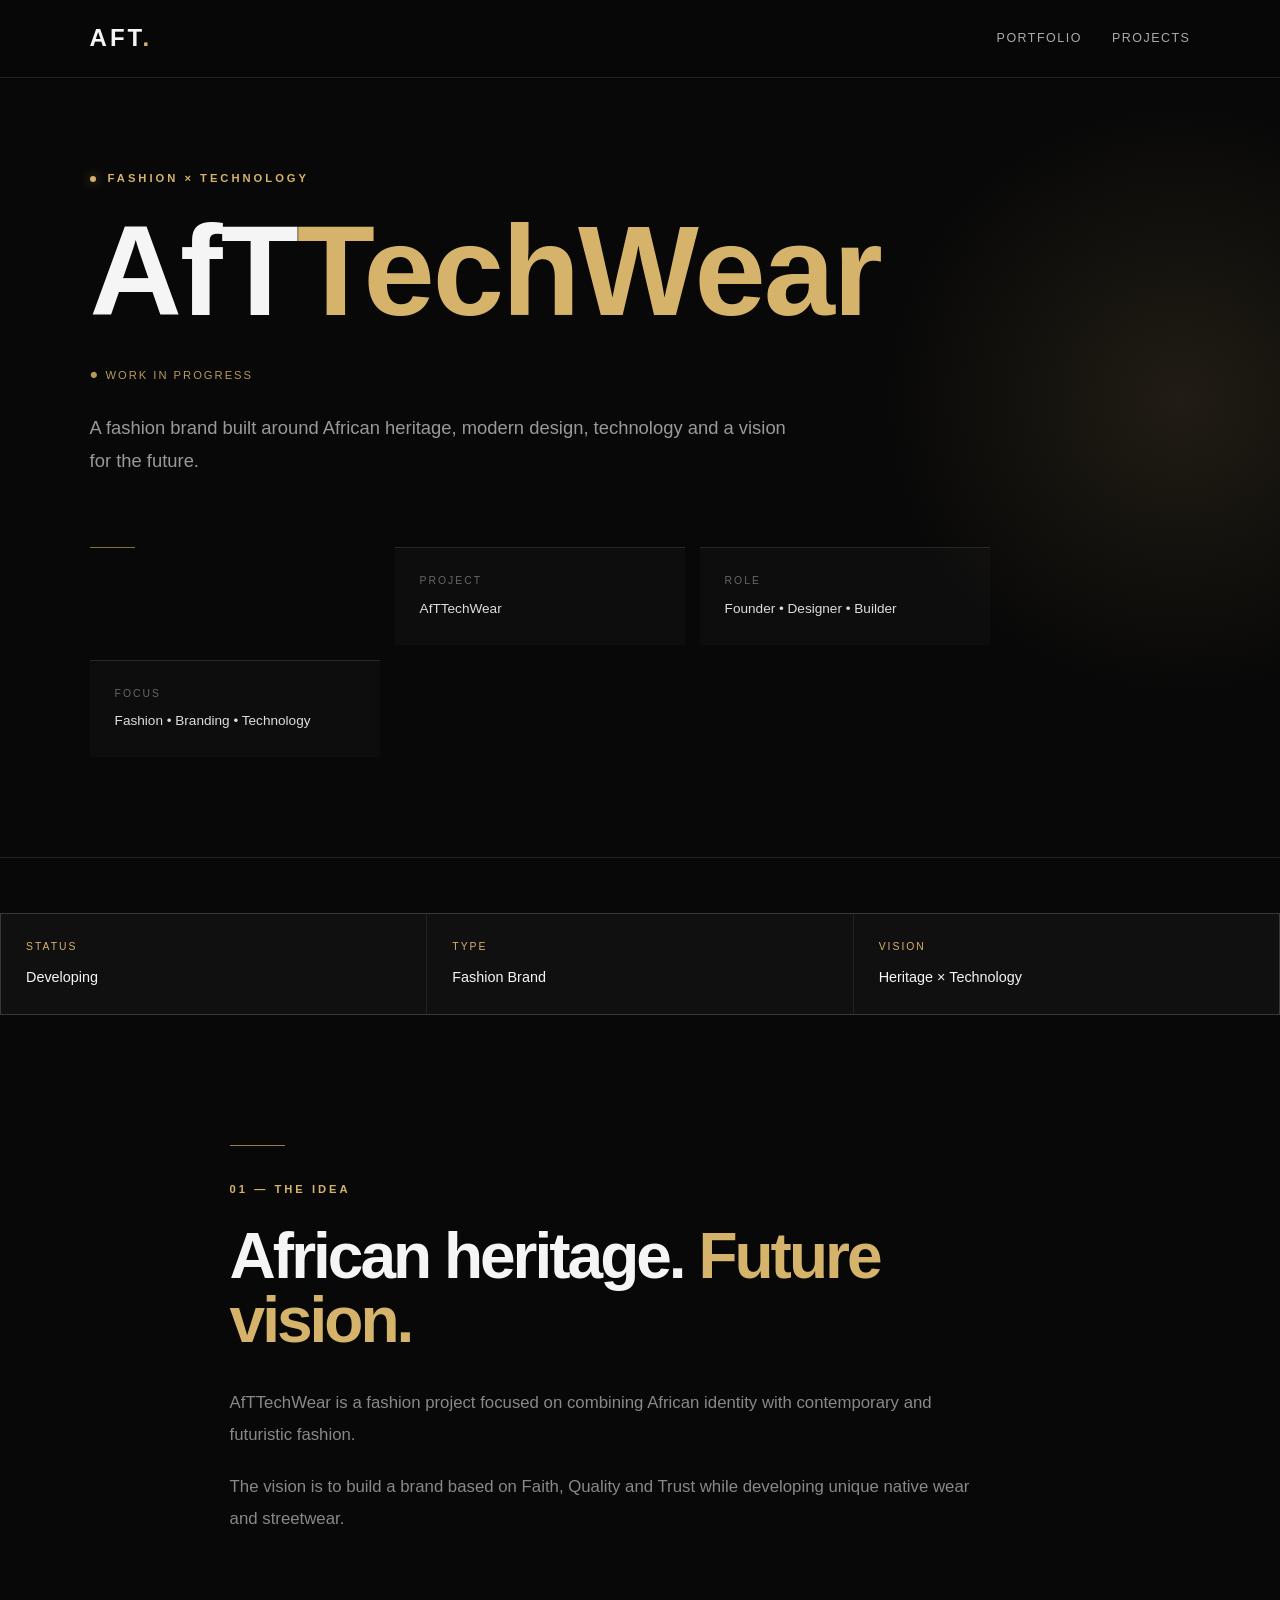
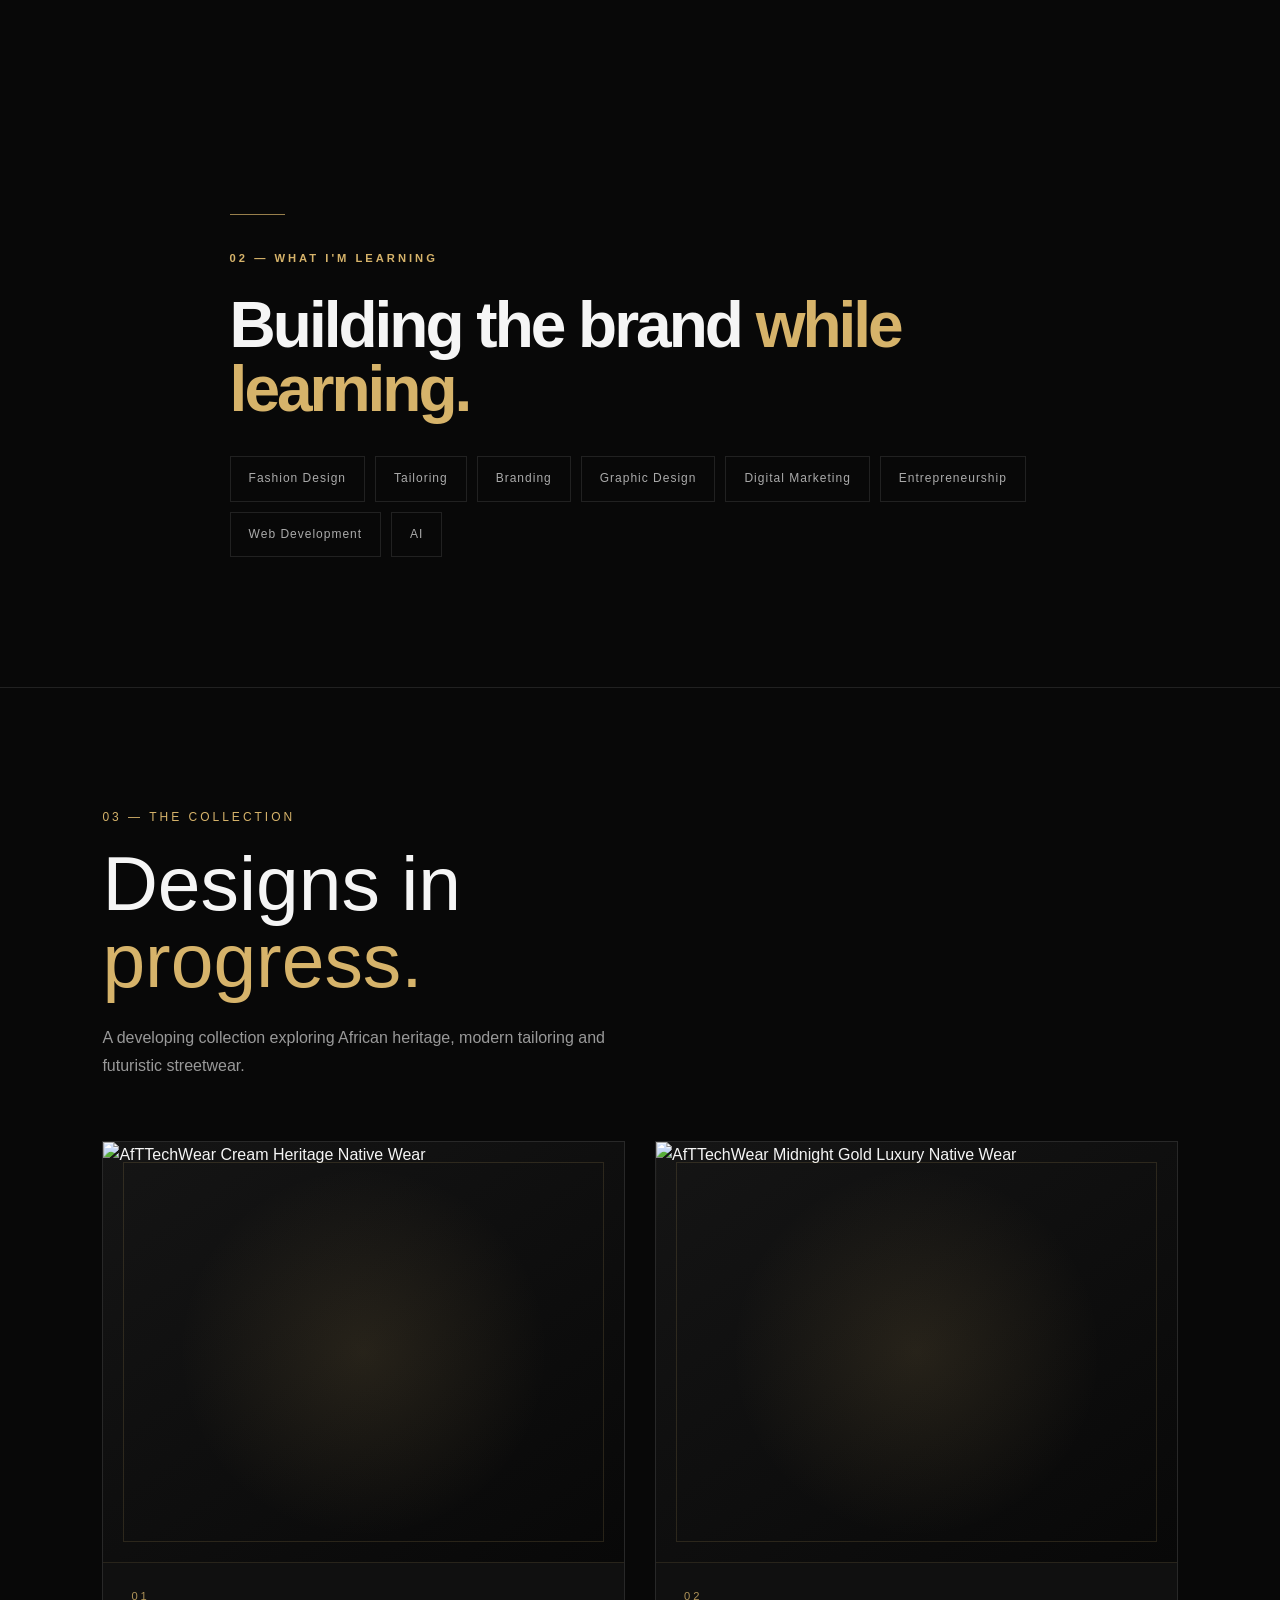
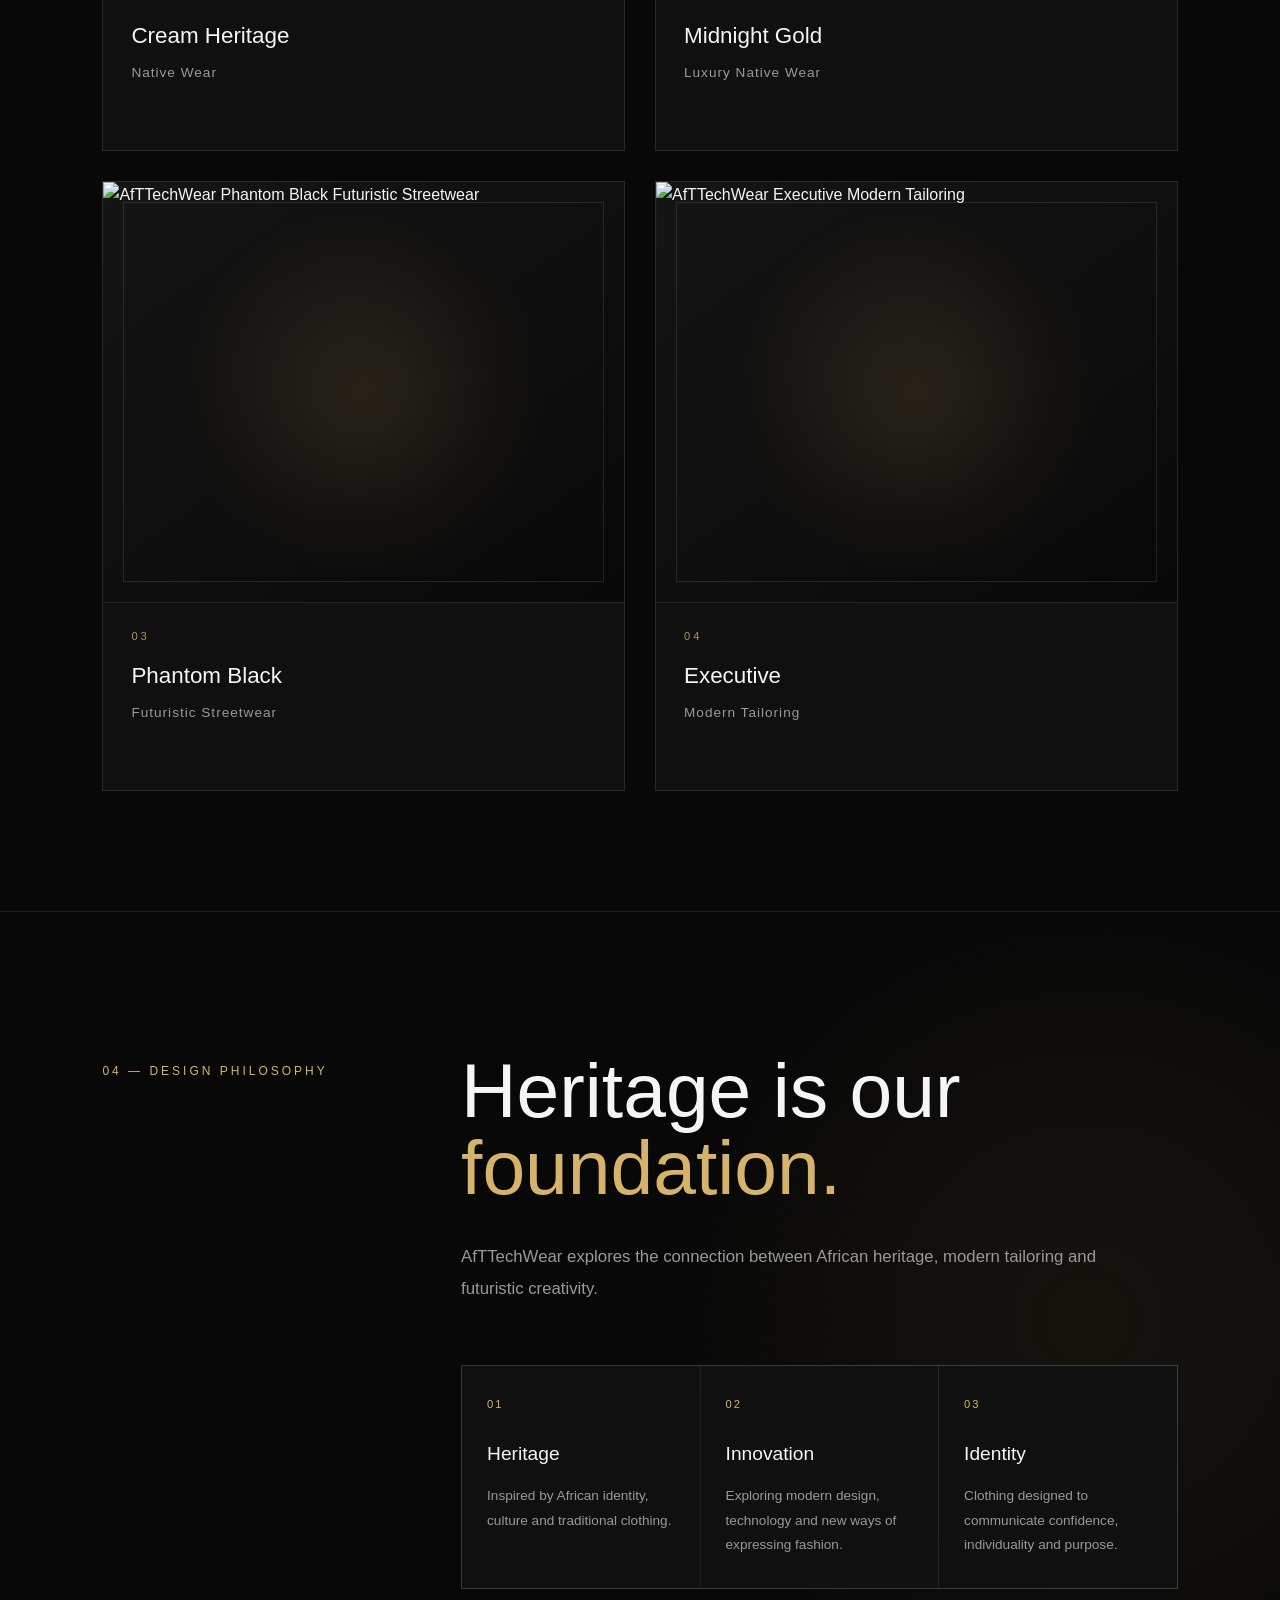
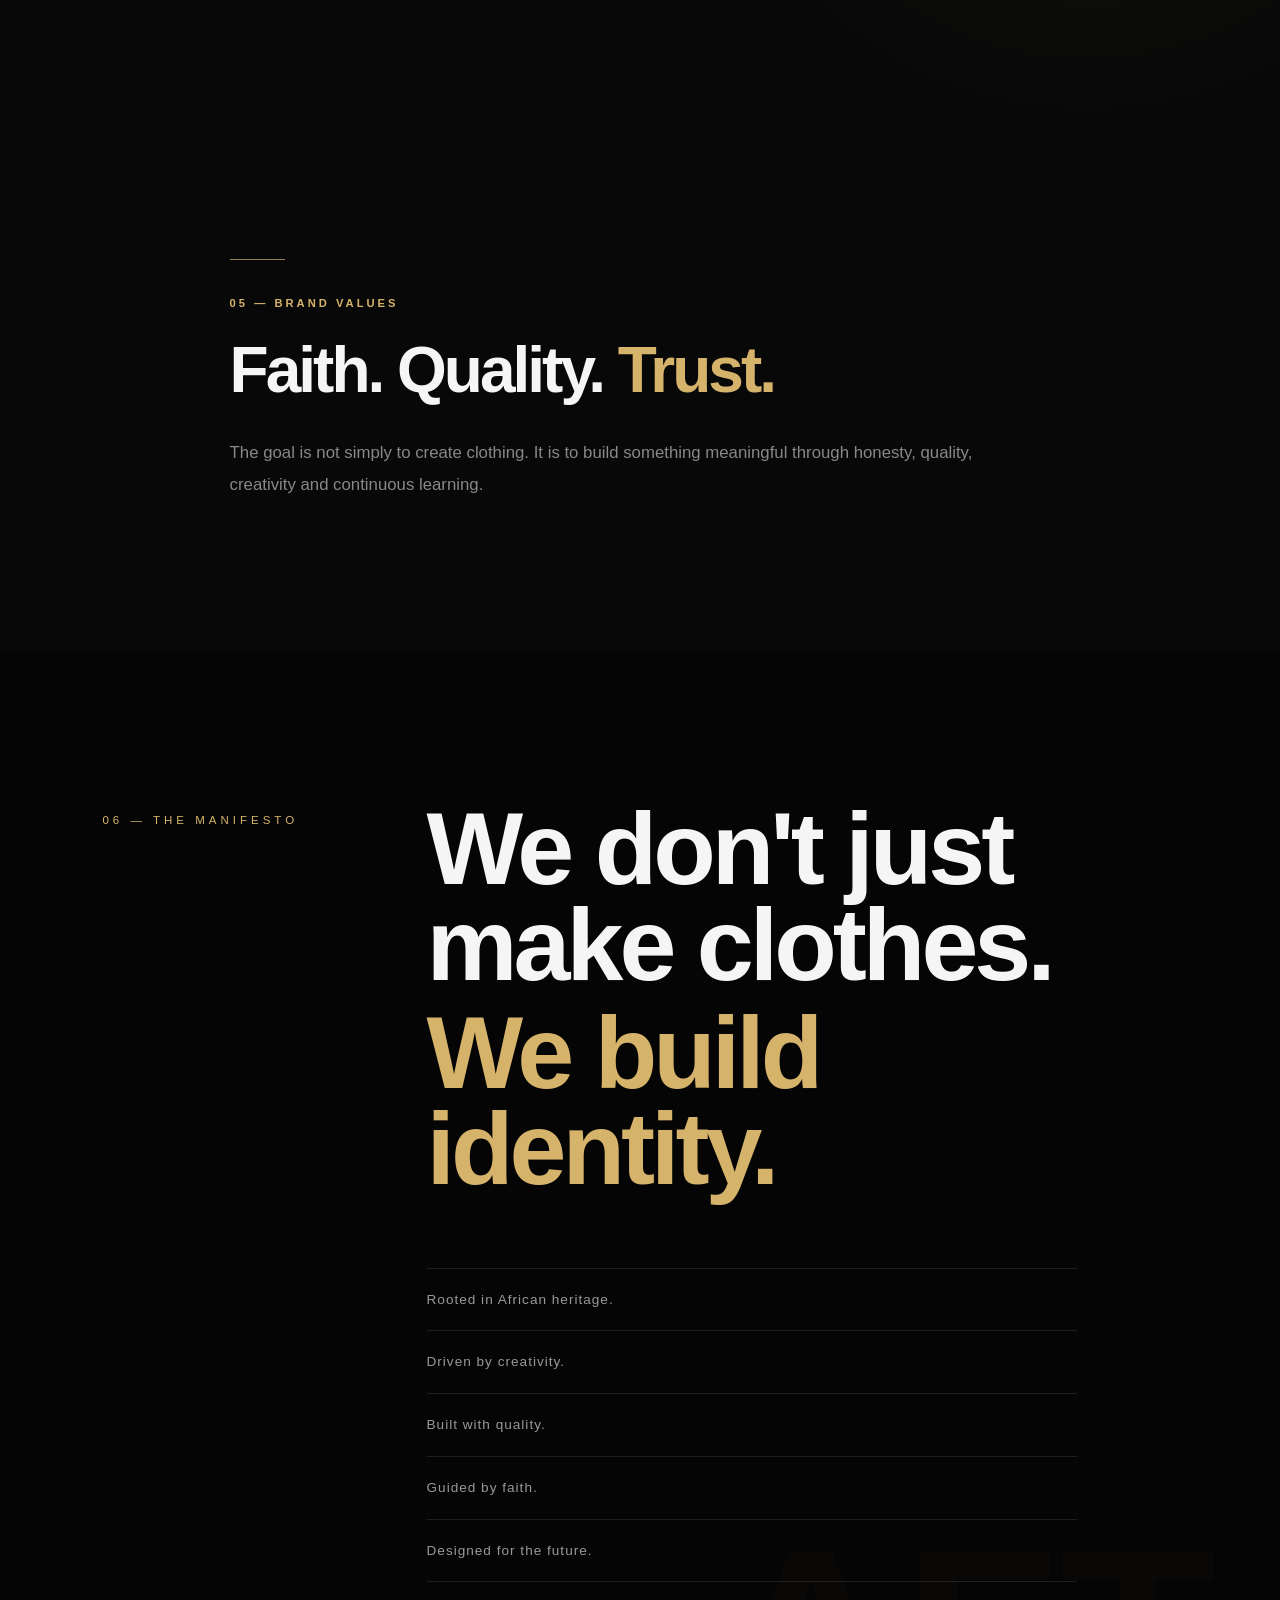
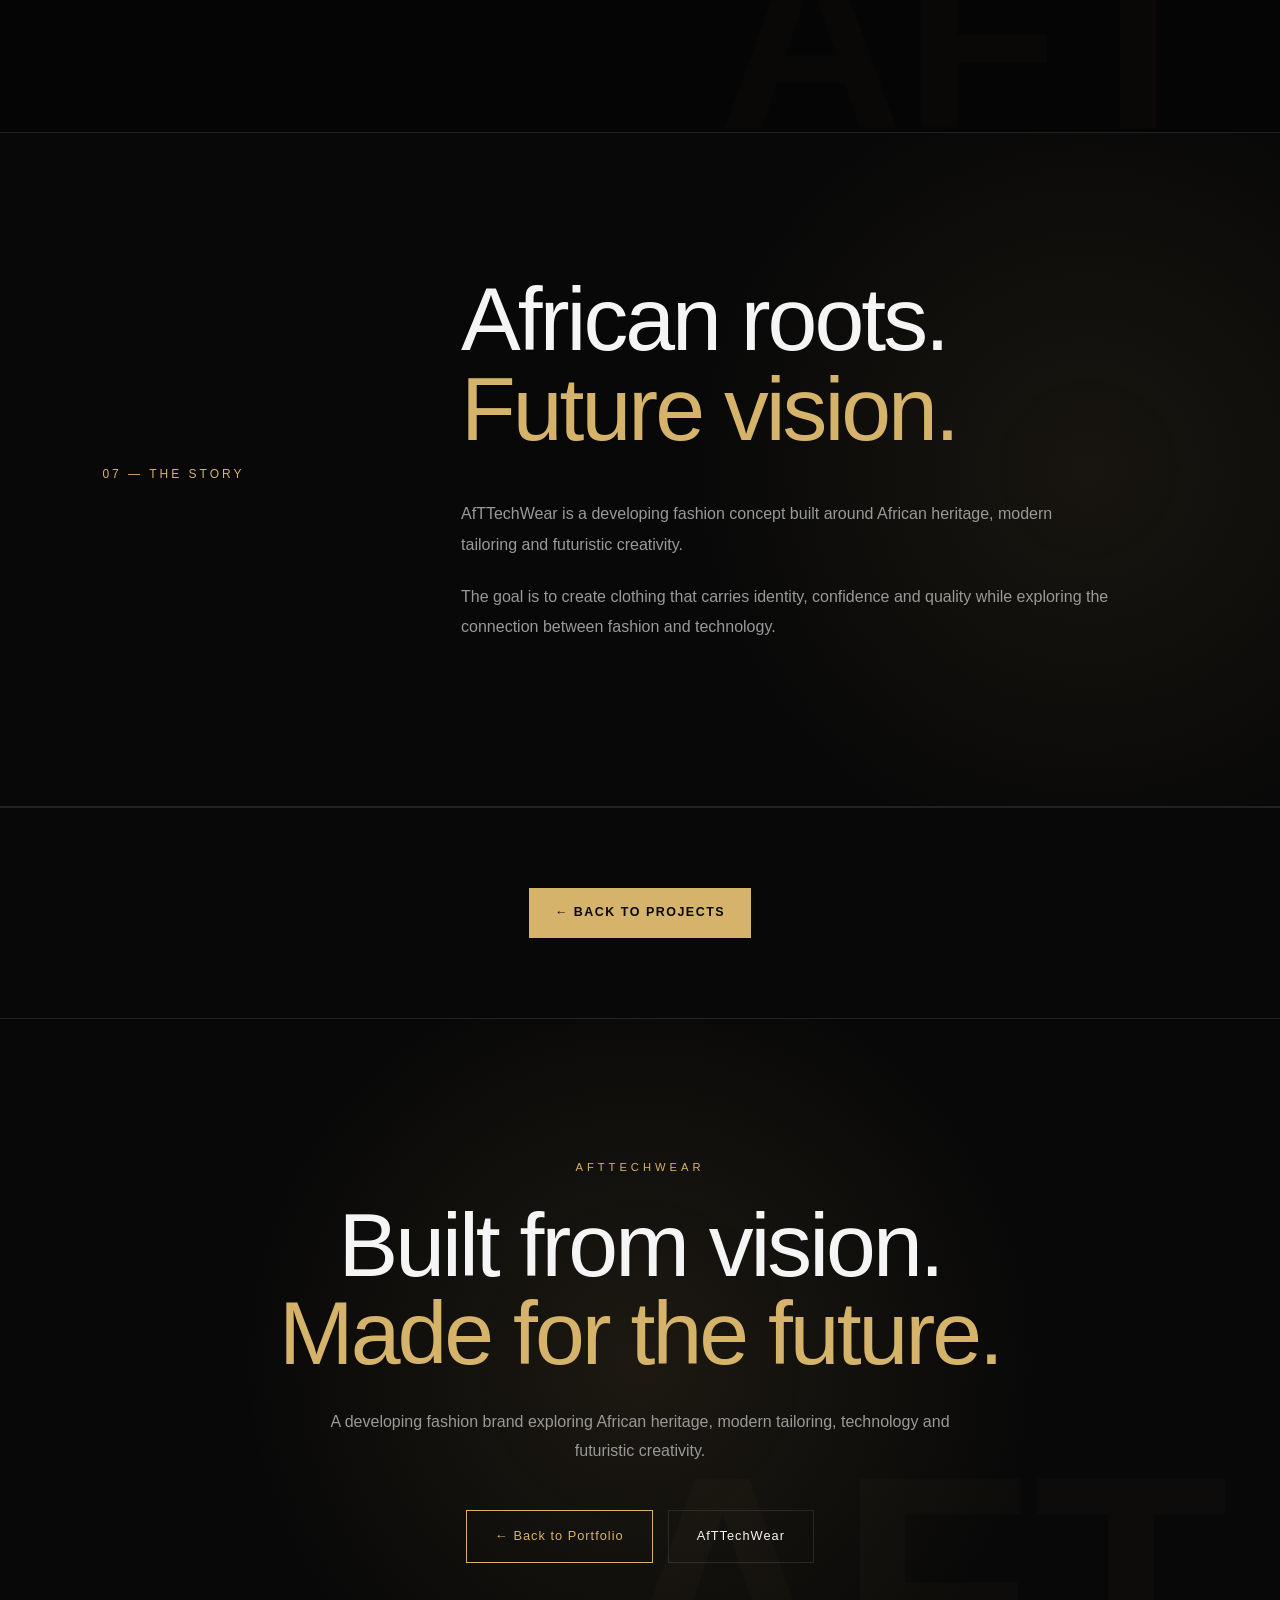
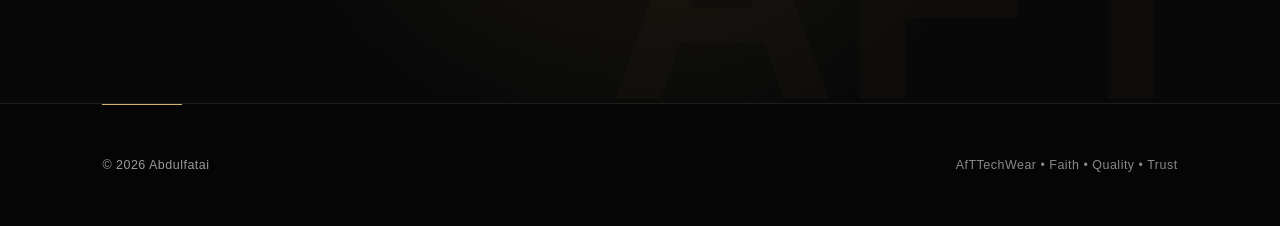
==== afttechwear.html @ bb43d42c "Launch AfTTechWear portfolio" ====
<!DOCTYPE html>
<html lang="en">

<head>

    <meta charset="UTF-8">

    <meta
        name="viewport"
        content="width=device-width, initial-scale=1.0"
    >

    <title>AfTTechWear | Abdulfatai</title>

    <link
        rel="stylesheet"
        href="style.css"
    >

</head>


<body>

    <!-- Navigation -->

    <header class="navbar">

        <a href="index.html" class="logo">
            AFT<span>.</span>
        </a>

        <nav>

            <a href="index.html">
                Portfolio
            </a>

            <a href="index.html#projects">
                Projects
            </a>

        </nav>

    </header>


    <!-- Project Hero -->

    <main>

        <section class="project-page">

            <p class="project-label">
                FASHION × TECHNOLOGY
            </p>

            <h1>
                AfT<span>TechWear</span>
            </h1>
          <p class="project-status">● WORK IN PROGRESS</p>

            <p class="project-intro">
                A fashion brand built around African heritage,
                modern design, technology and a vision for the future.
            </p>


            <div class="project-meta">

                <div>
                    <small>PROJECT</small>
                    <p>AfTTechWear</p>
                </div>

                <div>
                    <small>ROLE</small>
                    <p>Founder • Designer • Builder</p>
                </div>

                <div>
                    <small>FOCUS</small>
                    <p>Fashion • Branding • Technology</p>
                </div>

            </div>

        </section>
      <div class="project-overview">
    <div>
        <span>STATUS</span>
        <strong>Developing</strong>
    </div>

    <div>
        <span>TYPE</span>
        <strong>Fashion Brand</strong>
    </div>

    <div>
        <span>VISION</span>
        <strong>Heritage × Technology</strong>
    </div>
</div>


        <!-- About Project -->

        <section class="project-content">

            <p class="project-number">
                01 — THE IDEA
            </p>

            <h2>
                African heritage.
                <span>Future vision.</span>
            </h2>

            <p>
                AfTTechWear is a fashion project focused on
                combining African identity with contemporary
                and futuristic fashion.
            </p>

            <p>
                The vision is to build a brand based on
                Faith, Quality and Trust while developing
                unique native wear and streetwear.
            </p>

        </section>


        <!-- Learning -->

        <section class="project-content">

            <p class="project-number">
                02 — WHAT I'M LEARNING
            </p>

            <h2>
                Building the brand
                <span>while learning.</span>
            </h2>

            <div class="project-list">

                <span>Fashion Design</span>
                <span>Tailoring</span>
                <span>Branding</span>
                <span>Graphic Design</span>
                <span>Digital Marketing</span>
                <span>Entrepreneurship</span>
                <span>Web Development</span>
                <span>AI</span>

            </div>

        </section>
<!-- Lookbook -->

<section class="lookbook">

    <div class="lookbook-heading">

        <p>03 — THE COLLECTION</p>

        <h2>
            Designs in
            <span>progress.</span>
        </h2>

        <p class="lookbook-intro">
            A developing collection exploring African heritage,
            modern tailoring and futuristic streetwear.
        </p>

    </div>


    <div class="lookbook-grid">

        <div class="lookbook-item">

            <div class="image-placeholder">
    <img src="Portfolio Images/aft-cream-heritage.png" alt="AfTTechWear Cream Heritage Native Wear">
</div>

            <div class="lookbook-info">
              <small>01</small>
                <h3>Cream Heritage</h3>
                <p>Native Wear</p>
            </div>

        </div>


        <div class="lookbook-item">

            <div class="image-placeholder">
    <img src="Portfolio Images/aft-midnight-gold.png" alt="AfTTechWear Midnight Gold Luxury Native Wear">
</div>

            <div class="lookbook-info">
              <small>02</small>
                <h3>Midnight Gold</h3>
                <p>Luxury Native Wear</p>
            </div>

        </div>


<div class="lookbook-item">

    <div class="image-placeholder">
    <img src="Portfolio Images/aft-phantom-black.png" alt="AfTTechWear Phantom Black Futuristic Streetwear">
</div>

    <div class="lookbook-info">
        <small>03</small>
        <h3>Phantom Black</h3>
        <p>Futuristic Streetwear</p>
    </div>

</div>


        <div class="lookbook-item">

            <div class="image-placeholder">
    <img src="Portfolio Images/aft-executive.png" alt="AfTTechWear Executive Modern Tailoring">
</div>

            <div class="lookbook-info">
              <small>04</small>
                <h3>Executive</h3>
                <p>Modern Tailoring</p>
            </div>

        </div>

    </div>

</section>
<section class="design-philosophy">

    <div class="design-philosophy-label">
    04 — DESIGN PHILOSOPHY
</div>

    <div class="design-philosophy-content">

        <h2>
            Heritage is our
            <span>foundation.</span>
        </h2>

        <p>
            AfTTechWear explores the connection between African heritage,
            modern tailoring and futuristic creativity.
        </p>

        <div class="philosophy-grid">

            <div>
                <span>01</span>
                <h3>Heritage</h3>
                <p>
                    Inspired by African identity, culture and traditional
                    clothing.
                </p>
            </div>

            <div>
                <span>02</span>
                <h3>Innovation</h3>
                <p>
                    Exploring modern design, technology and new ways of
                    expressing fashion.
                </p>
            </div>

            <div>
                <span>03</span>
                <h3>Identity</h3>
                <p>
                    Clothing designed to communicate confidence,
                    individuality and purpose.
                </p>
            </div>

        </div>

    </div>

</section>

        <!-- Values -->

        <section class="project-content">

            <p class="project-number">
                05 — BRAND VALUES
            </p>

            <h2>
                Faith.
                Quality.
                <span>Trust.</span>
            </h2>

            <p>
                The goal is not simply to create clothing.
                It is to build something meaningful through
                honesty, quality, creativity and continuous learning.
            </p>

        </section>

      <!-- Manifesto -->

<section class="manifesto">

    <div class="manifesto-label">
        06 — THE MANIFESTO
    </div>

    <div class="manifesto-content">

        <p class="manifesto-main">
            We don't just make clothes.
            <span>We build identity.</span>
        </p>

        <div class="manifesto-lines">

            <p>Rooted in African heritage.</p>

            <p>Driven by creativity.</p>

            <p>Built with quality.</p>

            <p>Guided by faith.</p>

            <p>Designed for the future.</p>

        </div>

    </div>

</section>

      <!-- Brand Story -->

<section class="brand-story">

    <div class="brand-story-label">
        07 — THE STORY
    </div>

    <div class="brand-story-content">

        <h2>
            African roots.
            <span>Future vision.</span>
        </h2>

        <p>
            AfTTechWear is a developing fashion concept built around
            African heritage, modern tailoring and futuristic creativity.
        </p>

        <p>
            The goal is to create clothing that carries identity,
            confidence and quality while exploring the connection
            between fashion and technology.
        </p>

    </div>

</section>
        <!-- Back -->

        <section class="project-back">

            <a
                href="index.html#projects"
                class="btn primary"
            >
                ← Back to Projects
            </a>

        </section>

    </main>

  <!-- Project CTA -->

<section class="project-cta">

    <p class="project-cta-label">
        AFTTECHWEAR
    </p>

    <h2>
        Built from vision.
        <span>Made for the future.</span>
    </h2>

    <p class="project-cta-text">
        A developing fashion brand exploring African heritage,
        modern tailoring, technology and futuristic creativity.
    </p>

    <div class="project-cta-buttons">

        <a href="index.html" class="cta-button">
            ← Back to Portfolio
        </a>

        <a href="#" class="cta-button secondary">
            AfTTechWear
        </a>

    </div>

</section>

    <!-- Footer -->

    <footer>

        <p>
            © 2026 Abdulfatai
        </p>

        <p>
            AfTTechWear • Faith • Quality • Trust
        </p>

    </footer>


</body>

</html>
---- style.css ----
/* =========================================
   AFT PORTFOLIO
   PART 1 — FOUNDATION + NAVBAR + HERO
========================================= */

/* ---------- RESET ---------- */

* {
    margin: 0;
    padding: 0;
    box-sizing: border-box;
}

html {
    scroll-behavior: smooth;
}

body {
    background: #080808;
    color: #f5f5f5;
    font-family: Arial, Helvetica, sans-serif;
    line-height: 1.6;
    overflow-x: hidden;
}

a {
    color: inherit;
    text-decoration: none;
}

button,
a {
    -webkit-tap-highlight-color: transparent;
}


/* ---------- GLOBAL ---------- */

:root {
    --bg: #080808;
    --surface: #101010;
    --surface-light: #151515;
    --text: #f5f5f5;
    --muted: #999;
    --gold: #d6b36a;
    --gold-light: #f0d99b;
    --border: rgba(255, 255, 255, 0.1);
}

::selection {
    background: var(--gold);
    color: #000;
}


/* ---------- NAVIGATION ---------- */

.navbar {
    position: fixed;
    top: 0;
    left: 0;
    width: 100%;

    height: 78px;

    display: flex;
    align-items: center;
    justify-content: space-between;

    padding: 0 7%;

    background: rgba(8, 8, 8, 0.78);
    backdrop-filter: blur(18px);
    -webkit-backdrop-filter: blur(18px);

    border-bottom: 1px solid var(--border);

    z-index: 1000;
}


/* LOGO */

.logo {
    font-size: 1.5rem;
    font-weight: 800;
    letter-spacing: 3px;
}

.logo span {
    color: var(--gold);
}


/* NAV LINKS */

.navbar nav {
    display: flex;
    gap: 30px;
}

.navbar nav a {
    position: relative;

    color: #aaa;

    font-size: 0.78rem;
    letter-spacing: 1.5px;
    text-transform: uppercase;

    transition: 0.3s ease;
}

.navbar nav a:hover {
    color: #fff;
}

.navbar nav a::after {
    content: "";

    position: absolute;
    left: 0;
    bottom: -7px;

    width: 0;
    height: 1px;

    background: var(--gold);

    transition: 0.3s ease;
}

.navbar nav a:hover::after {
    width: 100%;
}


/* ---------- HERO ---------- */

.hero {
    min-height: 100vh;

    padding: 150px 7% 80px;

    display: flex;
    align-items: center;
    justify-content: space-between;

    gap: 60px;

    position: relative;

    overflow: hidden;
}


/* subtle background glow */

.hero::before {
    content: "";

    position: absolute;

    width: 500px;
    height: 500px;

    right: -180px;
    top: 100px;

    background: radial-gradient(
        circle,
        rgba(214, 179, 106, 0.12),
        transparent 70%
    );

    pointer-events: none;
}


/* HERO CONTENT */

.hero-content {
    max-width: 760px;

    position: relative;
    z-index: 2;
}


/* EYEBROW */

.eyebrow {
    margin-bottom: 25px;

    color: var(--gold);

    font-size: 0.72rem;
    font-weight: 600;

    letter-spacing: 3px;
}


/* HERO TITLE */

.hero h1 {
    font-size: clamp(3rem, 7vw, 7rem);

    line-height: 0.98;

    font-weight: 700;

    letter-spacing: -4px;

    margin-bottom: 30px;
}

.hero h1 span {
    color: var(--gold);
}


/* HERO DESCRIPTION */

.hero-text {
    max-width: 620px;

    color: var(--muted);

    font-size: 1.05rem;

    margin-bottom: 38px;
}


/* ---------- BUTTONS ---------- */

.hero-buttons {
    display: flex;
    flex-wrap: wrap;
    gap: 15px;
}

.btn {
    display: inline-flex;

    align-items: center;
    justify-content: center;

    min-height: 50px;

    padding: 0 25px;

    border: 1px solid var(--border);

    font-size: 0.78rem;

    font-weight: 600;

    letter-spacing: 1.5px;

    text-transform: uppercase;

    transition: 0.3s ease;
}

.btn.primary {
    background: var(--gold);
    color: #080808;
    border-color: var(--gold);
}

.btn.primary:hover {
    background: var(--gold-light);

    transform: translateY(-3px);
}

.btn.secondary {
    color: #fff;
}

.btn.secondary:hover {
    border-color: var(--gold);
    color: var(--gold);
}


/* ---------- HERO ORBIT ---------- */

.hero-orbit {
    width: 360px;
    height: 360px;

    flex-shrink: 0;

    position: relative;

    display: flex;
    align-items: center;
    justify-content: center;
}


/* central AFT */

.core {
    width: 130px;
    height: 130px;

    display: flex;
    align-items: center;
    justify-content: center;

    border: 1px solid rgba(214, 179, 106, 0.7);

    border-radius: 50%;

    color: var(--gold);

    font-size: 1.5rem;
    font-weight: 800;

    letter-spacing: 5px;

    box-shadow:
        0 0 40px rgba(214, 179, 106, 0.08),
        inset 0 0 30px rgba(214, 179, 106, 0.04);
}


/* orbit circles */

.orbit {
    position: absolute;

    border: 1px solid rgba(255, 255, 255, 0.12);

    border-radius: 50%;
}

.orbit-one {
    width: 230px;
    height: 230px;

    transform: rotate(25deg);

    border-top-color: var(--gold);
}

.orbit-two {
    width: 330px;
    height: 330px;

    transform: rotate(-35deg);

    border-bottom-color: rgba(214, 179, 106, 0.7);
}


/* ---------- MOBILE ---------- */

@media (max-width: 850px) {

    .navbar {
        padding: 0 5%;
    }

    .navbar nav {
        gap: 14px;
    }

    .navbar nav a {
        font-size: 0.65rem;
        letter-spacing: 0.8px;
    }

    .hero {
        flex-direction: column;

        align-items: flex-start;

        padding: 130px 5% 70px;
    }

    .hero h1 {
        letter-spacing: -2px;
    }

    .hero-orbit {
        width: 280px;
        height: 280px;

        align-self: center;
    }

    .orbit-one {
        width: 190px;
        height: 190px;
    }

    .orbit-two {
        width: 270px;
        height: 270px;
    }
}
/* =========================================
   PART 2 — SECTIONS + SKILLS + PROJECTS
========================================= */


/* ---------- GENERAL SECTIONS ---------- */

.section {
    padding: 130px 7%;
    position: relative;
}


/* ---------- SECTION HEADING ---------- */

.section-heading {
    max-width: 850px;
    margin-bottom: 60px;
}

.section-heading > p {
    color: var(--gold);

    font-size: 0.7rem;
    font-weight: 600;

    letter-spacing: 3px;

    margin-bottom: 20px;
}

.section-heading h2 {
    font-size: clamp(2.5rem, 5vw, 5rem);

    line-height: 1;

    letter-spacing: -2px;
}

.section-heading h2 span {
    color: var(--gold);
}


/* ---------- JOURNEY ---------- */

.journey-card {
    position: relative;

    max-width: 950px;

    padding: 50px;

    background:
        linear-gradient(
            135deg,
            rgba(255,255,255,0.045),
            rgba(255,255,255,0.015)
        );

    border: 1px solid var(--border);

    overflow: hidden;
}


/* decorative line */

.journey-card::before {
    content: "";

    position: absolute;

    left: 0;
    top: 0;

    width: 3px;
    height: 100%;

    background: var(--gold);
}


.journey-card p {
    color: #aaa;

    font-size: 1.15rem;

    line-height: 1.9;

    max-width: 800px;
}


/* ---------- SKILLS GRID ---------- */

.skills-grid {
    display: grid;

    grid-template-columns:
        repeat(4, 1fr);

    gap: 15px;
}


/* ---------- SKILL CARD ---------- */

.skill-card {
    min-height: 260px;

    padding: 30px;

    background: var(--surface);

    border: 1px solid var(--border);

    position: relative;

    display: flex;

    flex-direction: column;

    justify-content: flex-end;

    overflow: hidden;

    transition:
        transform 0.35s ease,
        border-color 0.35s ease,
        background 0.35s ease;
}


/* number */

.skill-card > span {
    position: absolute;

    top: 25px;
    right: 25px;

    color: #555;

    font-size: 0.75rem;

    letter-spacing: 2px;
}


/* hover glow */

.skill-card::before {
    content: "";

    position: absolute;

    width: 150px;
    height: 150px;

    top: -80px;
    right: -80px;

    background: radial-gradient(
        circle,
        rgba(214,179,106,0.18),
        transparent 70%
    );

    transition: 0.4s ease;
}


.skill-card:hover {
    transform: translateY(-8px);

    border-color:
        rgba(214,179,106,0.45);

    background: var(--surface-light);
}


.skill-card:hover::before {
    transform: scale(1.5);
}


.skill-card h3 {
    font-size: 1.2rem;

    margin-bottom: 10px;
}


.skill-card p {
    color: #777;

    font-size: 0.85rem;
}


/* ---------- PROJECT GRID ---------- */

.projects-grid {
    display: grid;

    grid-template-columns:
        repeat(2, 1fr);

    gap: 15px;
}


/* ---------- PROJECT CARD ---------- */

.project-card {
    min-height: 360px;

    padding: 40px;

    background:
        linear-gradient(
            145deg,
            #111,
            #090909
        );

    border: 1px solid var(--border);

    position: relative;

    display: flex;

    flex-direction: column;

    justify-content: flex-end;

    overflow: hidden;

    transition:
        transform 0.35s ease,
        border-color 0.35s ease;
}


.project-card::after {
    content: "";

    position: absolute;

    inset: 0;

    background:
        linear-gradient(
            135deg,
            transparent 40%,
            rgba(214,179,106,0.07)
        );

    opacity: 0;

    transition: 0.4s ease;
}


.project-card:hover {
    transform: translateY(-8px);

    border-color:
        rgba(214,179,106,0.4);
}


.project-card:hover::after {
    opacity: 1;
}


/* project category */

.project-card small {
    color: var(--gold);

    font-size: 0.65rem;

    font-weight: 600;

    letter-spacing: 2px;

    margin-bottom: 15px;
}


/* project title */

.project-card h3 {
    position: relative;
    z-index: 2;

    font-size: 2rem;

    margin-bottom: 15px;

    letter-spacing: -1px;
}


/* project description */

.project-card p {
    position: relative;
    z-index: 2;

    color: #888;

    max-width: 500px;

    margin-bottom: 25px;
}


/* project link */

.project-card a {
    position: relative;
    z-index: 2;

    width: fit-content;

    color: #fff;

    font-size: 0.75rem;

    font-weight: 600;

    letter-spacing: 1.5px;

    text-transform: uppercase;

    border-bottom: 1px solid #555;

    padding-bottom: 5px;

    transition: 0.3s ease;
}


.project-card a:hover {
    color: var(--gold);

    border-color: var(--gold);
}


/* ---------- RESPONSIVE TABLET ---------- */

@media (max-width: 1000px) {

    .skills-grid {
        grid-template-columns:
            repeat(2, 1fr);
    }

}


/* ---------- RESPONSIVE MOBILE ---------- */

@media (max-width: 650px) {

    .section {
        padding: 90px 5%;
    }


    .section-heading {
        margin-bottom: 40px;
    }


    .journey-card {
        padding: 30px;
    }


    .journey-card p {
        font-size: 1rem;
    }


    .skills-grid {
        grid-template-columns: 1fr;
    }


    .skill-card {
        min-height: 220px;
    }


    .projects-grid {
        grid-template-columns: 1fr;
    }


    .project-card {
        min-height: 320px;

        padding: 30px;
    }


    .project-card h3 {
        font-size: 1.6rem;
    }

}
/* =========================================
   PART 3 — FAITH + CONTACT + FOOTER
========================================= */


/* ---------- FAITH SECTION ---------- */

.faith-section {
    min-height: 85vh;

    padding: 150px 7%;

    position: relative;

    display: flex;
    flex-direction: column;

    align-items: center;
    justify-content: center;

    text-align: center;

    overflow: hidden;

    background:
        radial-gradient(
            circle at center,
            rgba(214, 179, 106, 0.08),
            transparent 55%
        );

    border-top: 1px solid var(--border);
    border-bottom: 1px solid var(--border);
}


/* large background symbol */

.faith-section::before {
    content: "✦";

    position: absolute;

    font-size: 30rem;

    line-height: 1;

    color: rgba(255,255,255,0.012);

    pointer-events: none;
}


/* small symbol */

.faith-symbol {
    width: 55px;
    height: 55px;

    display: flex;
    align-items: center;
    justify-content: center;

    margin-bottom: 30px;

    border: 1px solid
        rgba(214,179,106,0.4);

    border-radius: 50%;

    color: var(--gold);

    font-size: 1.3rem;
}


/* label */

.faith-label {
    color: var(--gold);

    font-size: 0.7rem;

    font-weight: 600;

    letter-spacing: 3px;

    margin-bottom: 35px;
}


/* heading */

.faith-section h2 {
    position: relative;
    z-index: 2;

    max-width: 900px;

    font-size: clamp(
        2.8rem,
        6vw,
        6rem
    );

    line-height: 1.05;

    letter-spacing: -3px;
}


.faith-section h2 span {
    color: var(--gold);
}


/* description */

.faith-text {
    position: relative;
    z-index: 2;

    max-width: 650px;

    margin-top: 35px;

    color: #888;

    font-size: 1.05rem;

    line-height: 1.9;
}


/* ---------- VALUES ---------- */

.values {
    position: relative;
    z-index: 2;

    display: flex;

    flex-wrap: wrap;

    justify-content: center;

    gap: 10px;

    margin-top: 40px;
}


.values span {
    padding: 9px 16px;

    border: 1px solid var(--border);

    color: #999;

    font-size: 0.72rem;

    letter-spacing: 1px;

    transition: 0.3s ease;
}


.values span:hover {
    color: var(--gold);

    border-color:
        rgba(214,179,106,0.45);
}


/* ---------- CONTACT ---------- */

.contact {
    text-align: center;

    padding-top: 150px;
    padding-bottom: 150px;
}


.contact > p {
    color: var(--gold);

    font-size: 0.7rem;

    font-weight: 600;

    letter-spacing: 3px;

    margin-bottom: 25px;
}


.contact h2 {
    max-width: 900px;

    margin: 0 auto 40px;

    font-size: clamp(
        3rem,
        7vw,
        7rem
    );

    line-height: 0.95;

    letter-spacing: -4px;
}


.contact h2 span {
    color: var(--gold);
}


/* ---------- FOOTER ---------- */

footer {
    min-height: 100px;

    padding: 30px 7%;

    display: flex;

    align-items: center;

    justify-content: space-between;

    gap: 20px;

    border-top: 1px solid var(--border);

    color: #666;

    font-size: 0.7rem;

    letter-spacing: 1px;
}


footer p:last-child {
    color: #888;
}


/* ---------- MOBILE ---------- */

@media (max-width: 650px) {

    .faith-section {
        min-height: 75vh;

        padding: 100px 5%;
    }


    .faith-section::before {
        font-size: 18rem;
    }


    .faith-section h2 {
        letter-spacing: -2px;
    }


    .faith-text {
        font-size: 0.95rem;
    }


    .contact {
        padding-top: 100px;
        padding-bottom: 100px;
    }


    .contact h2 {
        letter-spacing: -2px;
    }


    footer {
        padding: 30px 5%;

        flex-direction: column;

        text-align: center;
    }

}
/* =========================================
   PART 5 — LEARNING GROUPS
========================================= */

.learning-group {
    margin-bottom: 100px;
}

.learning-group:last-child {
    margin-bottom: 0;
}


/* GROUP TITLE */

.group-title {
    display: flex;
    align-items: center;
    gap: 18px;

    margin-bottom: 30px;

    padding-bottom: 15px;

    border-bottom: 1px solid var(--border);
}

.group-title span {
    color: var(--gold);

    font-size: 0.7rem;

    letter-spacing: 2px;
}

.group-title h3 {
    font-size: 1.1rem;

    font-weight: 500;

    letter-spacing: 1px;

    text-transform: uppercase;
}


/* CARD GRID */

.learning-group .skills-grid {
    margin-top: 0;
}


/* SPECIAL HOVER */

.learning-group .skill-card {
    cursor: default;
}


/* MOBILE */

@media (max-width: 650px) {

    .learning-group {
        margin-bottom: 70px;
    }

    .group-title {
        margin-bottom: 20px;
    }

}
/* =========================================
   PART 6 — SCROLL REVEAL
========================================= */

.reveal {
    opacity: 0;

    transform: translateY(35px);

    transition:
        opacity 0.8s ease,
        transform 0.8s ease;
}


.reveal.show {
    opacity: 1;

    transform: translateY(0);
}
/* =========================================
   PART 7 — ACTIVE NAVIGATION
========================================= */

.navbar nav a.active {
    color: var(--gold);
}

.navbar nav a.active::after {
    width: 100%;
}
/* =========================================
   AFTTECHWEAR PROJECT PAGE
========================================= */


/* ---------- PROJECT PAGE HERO ---------- */

.project-page {
    min-height: 85vh;

    padding: 170px 7% 100px;

    display: flex;
    flex-direction: column;

    justify-content: center;

    position: relative;

    overflow: hidden;

    border-bottom: 1px solid var(--border);
}


/* background glow */

.project-page::before {
    content: "";

    position: absolute;

    width: 600px;
    height: 600px;

    right: -200px;
    top: 100px;

    background:
        radial-gradient(
            circle,
            rgba(214, 179, 106, 0.12),
            transparent 70%
        );

    pointer-events: none;
}


/* project label */

.project-label {
    position: relative;
    z-index: 2;

    color: var(--gold);

    font-size: 0.7rem;

    font-weight: 600;

    letter-spacing: 3px;

    margin-bottom: 25px;
}


/* project title */

.project-page h1 {
    position: relative;
    z-index: 2;

    font-size: clamp(
        4rem,
        10vw,
        10rem
    );

    line-height: 0.9;

    letter-spacing: -6px;

    margin-bottom: 35px;
}


.project-page h1 span {
    color: var(--gold);
}


/* introduction */

.project-intro {
    position: relative;
    z-index: 2;

    max-width: 700px;

    color: #999;

    font-size: 1.15rem;

    line-height: 1.8;
}


/* ---------- PROJECT META ---------- */

.project-meta {
    position: relative;
    z-index: 2;

    display: grid;

    grid-template-columns:
        repeat(3, 1fr);

    gap: 15px;

    max-width: 900px;

    margin-top: 70px;
}


.project-meta > div {
    padding: 25px;

    border-top: 1px solid var(--border);

    background: rgba(255,255,255,0.02);
}


.project-meta small {
    display: block;

    color: #666;

    font-size: 0.65rem;

    letter-spacing: 2px;

    margin-bottom: 8px;
}


.project-meta p {
    color: #ddd;

    font-size: 0.85rem;
}


/* ---------- PROJECT CONTENT ---------- */

.project-content {
    max-width: 1000px;

    padding: 130px 7%;

    margin: 0 auto;
}


.project-number {
    color: var(--gold);

    font-size: 0.7rem;

    font-weight: 600;

    letter-spacing: 3px;

    margin-bottom: 25px;
}


.project-content h2 {
    font-size: clamp(
        2.5rem,
        5vw,
        5rem
    );

    line-height: 1;

    letter-spacing: -3px;

    margin-bottom: 35px;
}


.project-content h2 span {
    color: var(--gold);
}


.project-content > p:not(.project-number) {
    max-width: 750px;

    color: #888;

    font-size: 1.05rem;

    line-height: 1.9;

    margin-bottom: 20px;
}


/* ---------- PROJECT LIST ---------- */

.project-list {
    display: flex;

    flex-wrap: wrap;

    gap: 10px;

    margin-top: 35px;
}


.project-list span {
    padding: 12px 18px;

    border: 1px solid var(--border);

    color: #aaa;

    font-size: 0.75rem;

    letter-spacing: 1px;

    transition: 0.3s ease;
}


.project-list span:hover {
    color: var(--gold);

    border-color:
        rgba(214,179,106,0.5);

    transform: translateY(-3px);
}


/* ---------- BACK BUTTON ---------- */

.project-back {
    padding: 40px 7% 120px;

    text-align: center;
}


/* ---------- MOBILE ---------- */

@media (max-width: 700px) {

    .project-page {
        min-height: auto;

        padding: 140px 5% 80px;
    }


    .project-page h1 {
        font-size: clamp(
            3.5rem,
            17vw,
            6rem
        );

        letter-spacing: -4px;
    }


    .project-intro {
        font-size: 1rem;
    }


    .project-meta {
        grid-template-columns: 1fr;

        margin-top: 50px;
    }


    .project-content {
        padding: 90px 5%;
    }


    .project-content h2 {
        letter-spacing: -2px;
    }


    .project-back {
        padding: 20px 5% 90px;
    }

}
/* =========================================
   AFTTECHWEAR LOOKBOOK
========================================= */

.lookbook {
    padding: 120px 8%;
    border-top: 1px solid var(--border);
}

.lookbook-heading {
    max-width: 700px;
    margin-bottom: 60px;
}

.lookbook-heading > p:first-child {
    color: var(--gold);
    font-size: 0.75rem;
    letter-spacing: 3px;
    text-transform: uppercase;
    margin-bottom: 18px;
}

.lookbook-heading h2 {
    font-size: clamp(2.5rem, 6vw, 5rem);
    line-height: 1;
    margin-bottom: 25px;
    font-weight: 500;
}

.lookbook-heading h2 span {
    color: var(--gold);
}

.lookbook-intro {
    color: var(--muted);
    max-width: 550px;
    line-height: 1.8;
    font-size: 1rem;
}


/* LOOKBOOK GRID */

.lookbook-grid {
    display: grid;
    grid-template-columns: repeat(2, 1fr);
    gap: 30px;
}


/* LOOKBOOK CARD */

.lookbook-item {
    background: var(--surface);
    border: 1px solid var(--border);
    overflow: hidden;
    transition: transform 0.5s ease, border-color 0.5s ease;
}

.lookbook-item:hover {
    transform: translateY(-8px);
    border-color: rgba(214, 179, 106, 0.5);
}


/* IMAGE PLACEHOLDER */

.image-placeholder {
    height: 420px;
    background:
        radial-gradient(
            circle at center,
            rgba(214, 179, 106, 0.12),
            transparent 55%
        ),
        linear-gradient(
            145deg,
            #151515,
            #080808
        );

    display: flex;
    align-items: center;
    justify-content: center;

    position: relative;
    overflow: hidden;
}


/* Decorative border */

.image-placeholder::before {
    content: "";
    position: absolute;
    inset: 20px;
    border: 1px solid rgba(214, 179, 106, 0.15);
}


/* AFT text */

.image-placeholder span {
    font-size: 3rem;
    font-weight: 600;
    letter-spacing: 8px;
    color: rgba(214, 179, 106, 0.35);
}


/* LOOKBOOK INFO */

.lookbook-info {
    padding: 25px 28px 30px;
}

.lookbook-info h3 {
    font-size: 1.4rem;
    font-weight: 500;
    margin-bottom: 8px;
}

.lookbook-info p {
    color: var(--muted);
    font-size: 0.85rem;
    letter-spacing: 1px;
}


/* =========================================
   MOBILE LOOKBOOK
========================================= */

@media (max-width: 768px) {

    .lookbook {
        padding: 80px 6%;
    }

    .lookbook-grid {
        grid-template-columns: 1fr;
        gap: 25px;
    }

    .image-placeholder {
        height: 360px;
    }

    .lookbook-heading h2 {
        font-size: 3rem;
    }

}
/* =========================================
   LOOKBOOK COLLECTION NUMBERS
========================================= */

.lookbook-info small {
    display: block;
    color: var(--gold);
    font-size: 0.7rem;
    letter-spacing: 3px;
    margin-bottom: 12px;
    opacity: 0.8;
}
/* =========================================
   AFTTECHWEAR — BRAND STORY
========================================= */

.brand-story {
    padding: 140px 8%;
    border-top: 1px solid var(--border);
    border-bottom: 1px solid var(--border);

    display: grid;
    grid-template-columns: 0.7fr 1.8fr;
    gap: 80px;

    background:
        radial-gradient(
            circle at 85% 50%,
            rgba(214, 179, 106, 0.08),
            transparent 35%
        );
}


/* LABEL */

.brand-story-label {
    color: var(--gold);
    font-size: 0.75rem;
    letter-spacing: 3px;
    text-transform: uppercase;
    padding-top: 10px;
}


/* CONTENT */

.brand-story-content {
    max-width: 850px;
}

.brand-story-content h2 {
    font-size: clamp(2.8rem, 6vw, 5.5rem);
    line-height: 1;
    font-weight: 500;
    margin-bottom: 45px;
}

.brand-story-content h2 span {
    display: block;
    color: var(--gold);
}

.brand-story-content p {
    max-width: 700px;
    color: var(--muted);
    font-size: 1.05rem;
    line-height: 1.9;
    margin-bottom: 22px;
}


/* MOBILE */

@media (max-width: 768px) {

    .brand-story {
        padding: 90px 6%;
        grid-template-columns: 1fr;
        gap: 35px;
    }

    .brand-story-content h2 {
        font-size: 3rem;
        margin-bottom: 30px;
    }

}
/* =========================================
   AFTTECHWEAR — MANIFESTO
========================================= */

.manifesto {
    padding: 150px 8%;
    display: grid;
    grid-template-columns: 0.7fr 1.8fr;
    gap: 80px;
    background: #050505;
}

.manifesto-label {
    color: var(--gold);
    font-size: 0.75rem;
    letter-spacing: 3px;
    text-transform: uppercase;
    padding-top: 10px;
}

.manifesto-content {
    max-width: 900px;
}

.manifesto-main {
    font-size: clamp(2.5rem, 6vw, 5.5rem);
    line-height: 1.05;
    font-weight: 500;
    margin-bottom: 70px;
}

.manifesto-main span {
    display: block;
    color: var(--gold);
}

.manifesto-lines {
    border-top: 1px solid var(--border);
}

.manifesto-lines p {
    padding: 22px 0;
    border-bottom: 1px solid var(--border);
    color: var(--muted);
    font-size: 1rem;
    letter-spacing: 0.5px;
    transition: color 0.3s ease, padding-left 0.3s ease;
}

.manifesto-lines p:hover {
    color: var(--text);
    padding-left: 12px;
}


/* MOBILE */

@media (max-width: 768px) {

    .manifesto {
        padding: 90px 6%;
        grid-template-columns: 1fr;
        gap: 35px;
    }

    .manifesto-main {
        font-size: 3rem;
        margin-bottom: 50px;
    }

}
/* =========================================
   AFTTECHWEAR — FINAL POLISH
========================================= */

.project-page {
    overflow: hidden;
}


/* Smooth section spacing */

.project-content {
    position: relative;
}


/* Gold accent line */

.project-content::before {
    content: "";
    display: block;
    width: 55px;
    height: 1px;
    background: var(--gold);
    margin-bottom: 35px;
    opacity: 0.7;
}


/* Better project lists */

.project-list li {
    position: relative;
    transition: color 0.3s ease, transform 0.3s ease;
}

.project-list li:hover {
    color: var(--gold-light);
    transform: translateX(6px);
}


/* Better back button */

.project-back {
    transition:
        background 0.3s ease,
        color 0.3s ease,
        transform 0.3s ease;
}

.project-back:hover {
    background: var(--gold);
    color: #080808;
    transform: translateY(-3px);
}


/* Mobile polish */

@media (max-width: 768px) {

    .project-content::before {
        margin-bottom: 25px;
    }

}
/* =========================================
   AFTTECHWEAR — PROJECT CTA
========================================= */

.project-cta {
    padding: 140px 8%;
    text-align: center;
    border-top: 1px solid var(--border);

    background:
        radial-gradient(
            circle at center,
            rgba(214, 179, 106, 0.10),
            transparent 55%
        );
}

.project-cta-label {
    color: var(--gold);
    font-size: 0.7rem;
    letter-spacing: 4px;
    text-transform: uppercase;
    margin-bottom: 25px;
}

.project-cta h2 {
    max-width: 900px;
    margin: 0 auto 30px;

    font-size: clamp(3rem, 7vw, 6rem);
    line-height: 0.98;
    font-weight: 500;
}

.project-cta h2 span {
    display: block;
    color: var(--gold);
}

.project-cta-text {
    max-width: 600px;
    margin: 0 auto 45px;

    color: var(--muted);
    line-height: 1.8;
    font-size: 1rem;
}


/* CTA BUTTONS */

.project-cta-buttons {
    display: flex;
    justify-content: center;
    align-items: center;
    gap: 15px;
    flex-wrap: wrap;
}

.cta-button {
    display: inline-flex;
    align-items: center;
    justify-content: center;

    padding: 15px 28px;

    border: 1px solid var(--gold);
    color: var(--gold);

    text-decoration: none;
    font-size: 0.8rem;
    letter-spacing: 1px;

    transition:
        background 0.3s ease,
        color 0.3s ease,
        transform 0.3s ease;
}

.cta-button:hover {
    background: var(--gold);
    color: #080808;
    transform: translateY(-3px);
}

.cta-button.secondary {
    border-color: var(--border);
    color: var(--text);
}

.cta-button.secondary:hover {
    border-color: var(--gold);
    color: #080808;
}


/* MOBILE */

@media (max-width: 768px) {

    .project-cta {
        padding: 90px 6%;
    }

    .project-cta h2 {
        font-size: 3rem;
    }

    .project-cta-buttons {
        flex-direction: column;
    }

    .cta-button {
        width: 100%;
        max-width: 280px;
    }

}
/* =========================================
   HERO IDENTITY LINE
========================================= */

.hero-identity {
    margin-top: 22px;
    color: var(--gold);
    font-size: 0.78rem;
    letter-spacing: 1.5px;
    line-height: 1.8;
    text-transform: uppercase;
    opacity: 0.85;
}

@media (max-width: 768px) {

    .hero-identity {
        font-size: 0.7rem;
        letter-spacing: 1px;
    }

}
/* =========================================
   HERO SECONDARY BUTTON
========================================= */

.btn.secondary {
    background: transparent;
    color: var(--text);
    border: 1px solid var(--border);
}

.btn.secondary:hover {
    color: var(--gold);
    border-color: var(--gold);
    transform: translateY(-3px);
}
/* =========================================
   JOURNEY — VISUAL POLISH
========================================= */

#journey {
    position: relative;
}

#journey .journey-card {
    position: relative;
    overflow: hidden;
}

#journey .journey-card::before {
    content: "";
    position: absolute;
    top: 0;
    left: 0;
    width: 3px;
    height: 100%;
    background: var(--gold);
    transform: scaleY(0);
    transform-origin: top;
    transition: transform 0.5s ease;
}

#journey .journey-card:hover::before {
    transform: scaleY(1);
}

#journey .journey-card:hover {
    transform: translateY(-6px);
}

#journey .journey-card h3 {
    transition: color 0.3s ease;
}

#journey .journey-card:hover h3 {
    color: var(--gold);
}
/* =========================================
   SKILLS — VISUAL POLISH
========================================= */

#skills {
    position: relative;
}

#skills .section-heading {
    position: relative;
}

#skills .learning-group {
    position: relative;
    overflow: hidden;
    transition: transform 0.4s ease, border-color 0.4s ease;
}

#skills .learning-group::before {
    content: "";
    position: absolute;
    left: 0;
    top: 0;
    width: 2px;
    height: 100%;
    background: var(--gold);
    transform: scaleY(0);
    transform-origin: top;
    transition: transform 0.5s ease;
}

#skills .learning-group:hover {
    transform: translateY(-5px);
    border-color: rgba(214, 179, 106, 0.35);
}

#skills .learning-group:hover::before {
    transform: scaleY(1);
}

#skills .learning-group h3 {
    transition: color 0.3s ease;
}

#skills .learning-group:hover h3 {
    color: var(--gold);
}

#skills .learning-item {
    transition: color 0.3s ease, transform 0.3s ease;
}

#skills .learning-item:hover {
    color: var(--gold-light);
    transform: translateX(5px);
}
/* =========================================
   PROJECTS — PREMIUM POLISH
========================================= */

#projects {
    position: relative;
}

#projects .project-card {
    position: relative;
    overflow: hidden;
    transition:
        transform 0.45s ease,
        border-color 0.45s ease,
        background 0.45s ease;
}

#projects .project-card::before {
    content: "";
    position: absolute;
    top: 0;
    left: 0;
    width: 100%;
    height: 2px;
    background: var(--gold);
    transform: scaleX(0);
    transform-origin: left;
    transition: transform 0.5s ease;
}

#projects .project-card:hover {
    transform: translateY(-8px);
    border-color: rgba(214, 179, 106, 0.4);
}

#projects .project-card:hover::before {
    transform: scaleX(1);
}

#projects .project-card h3 {
    transition: color 0.3s ease;
}

#projects .project-card:hover h3 {
    color: var(--gold);
}

#projects .project-card a {
    transition:
        color 0.3s ease,
        letter-spacing 0.3s ease;
}

#projects .project-card:hover a {
    color: var(--gold-light);
    letter-spacing: 1px;
}
/* =========================================
   FAITH & PURPOSE — VISUAL POLISH
========================================= */

#faith {
    position: relative;
    overflow: hidden;
}

#faith .faith-content {
    position: relative;
}

#faith .faith-content::before {
    content: "﷽";
    display: block;
    color: var(--gold);
    font-size: 2rem;
    margin-bottom: 25px;
    opacity: 0.75;
}

#faith .faith-content h2 {
    transition: color 0.4s ease;
}

#faith .faith-content h2:hover {
    color: var(--gold);
}

#faith .faith-values {
    display: grid;
    grid-template-columns: repeat(3, 1fr);
    gap: 15px;
    margin-top: 40px;
}

#faith .faith-values div {
    padding: 20px;
    border: 1px solid var(--border);
    background: rgba(255, 255, 255, 0.02);
    transition:
        transform 0.3s ease,
        border-color 0.3s ease,
        color 0.3s ease;
}

#faith .faith-values div:hover {
    transform: translateY(-5px);
    border-color: rgba(214, 179, 106, 0.4);
    color: var(--gold);
}

@media (max-width: 768px) {
    #faith .faith-values {
        grid-template-columns: 1fr 1fr;
    }
}
/* =========================================
   CONTACT — PREMIUM POLISH
========================================= */

#contact {
    position: relative;
    overflow: hidden;
}

#contact .contact-content {
    position: relative;
}

#contact a {
    transition:
        color 0.3s ease,
        border-color 0.3s ease,
        transform 0.3s ease;
}

#contact a:hover {
    color: var(--gold);
    transform: translateY(-2px);
}

#contact .contact-card {
    position: relative;
    overflow: hidden;
    transition:
        transform 0.4s ease,
        border-color 0.4s ease;
}

#contact .contact-card:hover {
    transform: translateY(-5px);
    border-color: rgba(214, 179, 106, 0.4);
}

@media (max-width: 768px) {
    #contact {
        padding-left: 6%;
        padding-right: 6%;
    }
}
/* =========================================
   FOOTER — FINAL POLISH
========================================= */

footer {
    position: relative;
    padding: 50px 8%;
    border-top: 1px solid var(--border);
    background: #050505;
    overflow: hidden;
}

footer::before {
    content: "";
    position: absolute;
    top: 0;
    left: 8%;
    width: 80px;
    height: 1px;
    background: var(--gold);
}

footer p {
    color: var(--muted);
    font-size: 0.78rem;
    line-height: 1.8;
    letter-spacing: 0.5px;
    transition: color 0.3s ease;
}

footer p:hover {
    color: var(--text);
}

footer strong {
    color: var(--gold);
    font-weight: 500;
}

@media (max-width: 768px) {
    footer {
        padding: 40px 6%;
        text-align: center;
    }

    footer::before {
        left: 50%;
        transform: translateX(-50%);
    }
}
/* =========================================
   NAVIGATION — SMOOTH EXPERIENCE
========================================= */

html {
    scroll-behavior: smooth;
}

.navbar nav a {
    position: relative;
    transition: color 0.3s ease;
}

.navbar nav a::after {
    transition: width 0.3s ease;
}

.navbar nav a:hover {
    color: var(--gold);
}
/* =========================================
   BACK TO TOP BUTTON
========================================= */

.back-to-top {
    position: fixed;
    right: 25px;
    bottom: 25px;
    width: 45px;
    height: 45px;
    display: flex;
    align-items: center;
    justify-content: center;
    background: var(--gold);
    color: #080808;
    border: none;
    border-radius: 50%;
    font-size: 1.1rem;
    text-decoration: none;
    opacity: 0;
    visibility: hidden;
    transform: translateY(15px);
    transition:
        opacity 0.3s ease,
        visibility 0.3s ease,
        transform 0.3s ease;
    z-index: 999;
}

.back-to-top.show {
    opacity: 1;
    visibility: visible;
    transform: translateY(0);
}

.back-to-top:hover {
    transform: translateY(-4px);
    background: var(--gold-light);
}

@media (max-width: 768px) {
    .back-to-top {
        right: 18px;
        bottom: 18px;
        width: 42px;
        height: 42px;
    }
}
/* =========================================
   PROJECT STATUS
========================================= */

.project-status {
    display: inline-block;
    margin-bottom: 25px;
    color: var(--gold);
    font-size: 0.7rem;
    letter-spacing: 2px;
    text-transform: uppercase;
    opacity: 0.85;
}

.project-status::first-letter {
    font-size: 0.9rem;
}
/* =========================================
   PROJECT OVERVIEW
========================================= */

.project-overview {
    display: grid;
    grid-template-columns: repeat(3, 1fr);
    gap: 1px;
    margin-top: 55px;
    border: 1px solid var(--border);
    background: var(--border);
}

.project-overview > div {
    padding: 25px;
    background: var(--surface);
    transition: background 0.3s ease;
}

.project-overview > div:hover {
    background: var(--surface-light);
}

.project-overview span {
    display: block;
    margin-bottom: 10px;
    color: var(--gold);
    font-size: 0.65rem;
    letter-spacing: 2px;
}

.project-overview strong {
    display: block;
    color: var(--text);
    font-size: 0.9rem;
    font-weight: 500;
}

@media (max-width: 768px) {
    .project-overview {
        grid-template-columns: 1fr;
    }
}
/* =========================================
   AFTTECHWEAR — COLLECTION CARDS
========================================= */

.lookbook-item {
    position: relative;
}

.lookbook-item::after {
    content: "";
    position: absolute;
    inset: 0;
    border: 1px solid transparent;
    pointer-events: none;
    transition: border-color 0.4s ease;
}

.lookbook-item:hover::after {
    border-color: rgba(214, 179, 106, 0.35);
}

.lookbook-info {
    position: relative;
}

.lookbook-info h3 {
    transition: color 0.3s ease;
}

.lookbook-item:hover .lookbook-info h3 {
    color: var(--gold);
}
/* =========================================
   AFTTECHWEAR — LOOKBOOK IMAGE AREA
========================================= */

.image-placeholder {
    position: relative;
    overflow: hidden;
}

.image-placeholder::after {
    content: "";
    position: absolute;
    inset: 0;
    background: linear-gradient(
        135deg,
        transparent 40%,
        rgba(214, 179, 106, 0.08),
        transparent 70%
    );
    transform: translateX(-100%);
    transition: transform 0.8s ease;
}

.lookbook-item:hover .image-placeholder::after {
    transform: translateX(100%);
}

.image-placeholder span {
    position: relative;
    z-index: 2;
    transition:
        transform 0.5s ease,
        letter-spacing 0.5s ease,
        color 0.5s ease;
}

.lookbook-item:hover .image-placeholder span {
    transform: scale(1.08);
    letter-spacing: 12px;
    color: rgba(214, 179, 106, 0.65);
}
/* =========================================
   AFTTECHWEAR — COLLECTION DETAILS
========================================= */

.lookbook-info {
    border-top: 1px solid rgba(214, 179, 106, 0.12);
}

.lookbook-info::after {
    content: "EXPLORE COLLECTION";
    display: block;
    margin-top: 20px;
    color: var(--gold);
    font-size: 0.65rem;
    letter-spacing: 2px;
    opacity: 0;
    transform: translateY(8px);
    transition:
        opacity 0.3s ease,
        transform 0.3s ease;
}

.lookbook-item:hover .lookbook-info::after {
    opacity: 0.8;
    transform: translateY(0);
}
/* =========================================
   AFTTECHWEAR — SECTION DIVIDERS
========================================= */

.project-content > section {
    position: relative;
}

.project-content > section:not(:first-child)::before {
    content: "";
    display: block;
    width: 40px;
    height: 1px;
    background: var(--gold);
    margin-bottom: 35px;
    opacity: 0.6;
}
/* =========================================
   AFTTECHWEAR — COLLECTION NUMBER EFFECT
========================================= */

.lookbook-info small {
    transition:
        letter-spacing 0.4s ease,
        opacity 0.4s ease;
}

.lookbook-item:hover .lookbook-info small {
    letter-spacing: 5px;
    opacity: 1;
}
/* =========================================
   AFTTECHWEAR — HERO FINISH
========================================= */

.project-page .project-label {
    position: relative;
    display: inline-block;
    padding-left: 18px;
}

.project-page .project-label::before {
    content: "";
    position: absolute;
    left: 0;
    top: 50%;
    width: 6px;
    height: 6px;
    border-radius: 50%;
    background: var(--gold);
    transform: translateY(-50%);
    box-shadow: 0 0 12px rgba(214, 179, 106, 0.6);
}

.project-page h1 {
    letter-spacing: -2px;
}

.project-page .project-intro {
    max-width: 720px;
}

.project-page .project-meta {
    position: relative;
}

.project-page .project-meta::before {
    content: "";
    display: block;
    width: 45px;
    height: 1px;
    background: var(--gold);
    margin-bottom: 25px;
    opacity: 0.6;
}
/* =========================================
   AFTTECHWEAR — DESIGN PHILOSOPHY
========================================= */

.design-philosophy {
    padding: 140px 8%;
    display: grid;
    grid-template-columns: 0.7fr 1.8fr;
    gap: 80px;
    border-top: 1px solid var(--border);
    background:
        radial-gradient(
            circle at 85% 50%,
            rgba(214, 179, 106, 0.07),
            transparent 35%
        );
}

.design-philosophy-label {
    color: var(--gold);
    font-size: 0.75rem;
    letter-spacing: 3px;
    text-transform: uppercase;
    padding-top: 10px;
}

.design-philosophy-content {
    max-width: 900px;
}

.design-philosophy-content h2 {
    font-size: clamp(2.8rem, 6vw, 5.5rem);
    line-height: 1;
    font-weight: 500;
    margin-bottom: 35px;
}

.design-philosophy-content h2 span {
    display: block;
    color: var(--gold);
}

.design-philosophy-content > p {
    max-width: 650px;
    color: var(--muted);
    font-size: 1.05rem;
    line-height: 1.9;
    margin-bottom: 60px;
}

.philosophy-grid {
    display: grid;
    grid-template-columns: repeat(3, 1fr);
    gap: 1px;
    background: var(--border);
    border: 1px solid var(--border);
}

.philosophy-grid > div {
    padding: 30px 25px;
    background: var(--surface);
    transition:
        transform 0.4s ease,
        background 0.4s ease,
        border-color 0.4s ease;
}

.philosophy-grid > div:hover {
    transform: translateY(-6px);
    background: var(--surface-light);
}

.philosophy-grid span {
    display: block;
    color: var(--gold);
    font-size: 0.7rem;
    letter-spacing: 2px;
    margin-bottom: 25px;
}

.philosophy-grid h3 {
    font-size: 1.2rem;
    font-weight: 500;
    margin-bottom: 15px;
    transition: color 0.3s ease;
}

.philosophy-grid > div:hover h3 {
    color: var(--gold);
}

.philosophy-grid p {
    color: var(--muted);
    font-size: 0.85rem;
    line-height: 1.8;
}

@media (max-width: 768px) {

    .design-philosophy {
        padding: 90px 6%;
        grid-template-columns: 1fr;
        gap: 35px;
    }

    .design-philosophy-content h2 {
        font-size: 3rem;
    }

    .philosophy-grid {
        grid-template-columns: 1fr;
    }
}
/* =========================================
   AFTTECHWEAR — BACK TO PROJECTS
========================================= */

.project-back {
    padding: 80px 8%;
    border-top: 1px solid var(--border);
    text-align: center;
}

.project-back .btn {
    display: inline-flex;
    align-items: center;
    justify-content: center;
    min-width: 190px;
    transition:
        transform 0.3s ease,
        background 0.3s ease,
        color 0.3s ease;
}

.project-back .btn:hover {
    transform: translateY(-4px);
}

@media (max-width: 768px) {
    .project-back {
        padding: 60px 6%;
    }

    .project-back .btn {
        width: 100%;
        max-width: 280px;
    }
}
/* =========================================
   AFTTECHWEAR — MANIFESTO ENHANCEMENT
========================================= */

.manifesto {
    position: relative;
    overflow: hidden;
}

.manifesto::after {
    content: "AFT";
    position: absolute;
    right: 5%;
    bottom: -35px;
    font-size: clamp(8rem, 20vw, 18rem);
    font-weight: 700;
    line-height: 1;
    color: rgba(214, 179, 106, 0.025);
    pointer-events: none;
    user-select: none;
}

.manifesto-main {
    position: relative;
    z-index: 2;
}

.manifesto-lines {
    position: relative;
    z-index: 2;
}

.manifesto-lines p {
    transition:
        color 0.3s ease,
        padding-left 0.3s ease,
        letter-spacing 0.3s ease;
}

.manifesto-lines p:hover {
    letter-spacing: 1px;
}
/* =========================================
   AFTTECHWEAR — EDITORIAL MANIFESTO
========================================= */

.manifesto {
    min-height: 90vh;
    padding: 150px 8%;
    display: grid;
    grid-template-columns: 0.65fr 2fr;
    align-items: center;
    background: #050505;
    overflow: hidden;
}

.manifesto-label {
    color: var(--gold);
    font-size: 0.72rem;
    letter-spacing: 4px;
    text-transform: uppercase;
    align-self: start;
    padding-top: 10px;
}

.manifesto-content {
    max-width: 1000px;
}

.manifesto-main {
    margin: 0 0 70px;
    font-size: clamp(4rem, 8vw, 8rem);
    line-height: 0.94;
    letter-spacing: -4px;
    font-weight: 600;
}

.manifesto-main span {
    display: block;
    color: var(--gold);
    margin-top: 12px;
}

.manifesto-lines {
    max-width: 650px;
    border-top: 1px solid var(--border);
}

.manifesto-lines p {
    padding: 20px 0;
    margin: 0;
    border-bottom: 1px solid var(--border);
    color: var(--muted);
    font-size: 0.85rem;
    letter-spacing: 1px;
}

@media (max-width: 768px) {

    .manifesto {
        min-height: auto;
        padding: 110px 6% 100px;
        display: block;
    }

    .manifesto-label {
        margin-bottom: 75px;
        font-size: 0.68rem;
        letter-spacing: 3px;
    }

    .manifesto-content {
        width: 100%;
    }

    .manifesto-main {
        font-size: clamp(3.4rem, 15vw, 6rem);
        line-height: 0.94;
        letter-spacing: -2.5px;
        margin-bottom: 65px;
    }

    .manifesto-main span {
        margin-top: 15px;
    }

    .manifesto-lines p {
        font-size: 0.78rem;
        padding: 18px 0;
    }
}
/* =========================================
   AFTTECHWEAR — STORY EDITORIAL
========================================= */

.brand-story {
    min-height: 75vh;
    align-items: center;
}

.brand-story-content h2 {
    font-size: clamp(3.5rem, 7vw, 7rem);
    letter-spacing: -3px;
}

.brand-story-content h2 span {
    color: var(--gold);
}

.brand-story-content p {
    max-width: 650px;
    font-size: 1rem;
}

@media (max-width: 768px) {

    .brand-story {
        min-height: auto;
        padding: 100px 6%;
    }

    .brand-story-content h2 {
        font-size: clamp(3rem, 14vw, 5rem);
        letter-spacing: -2px;
    }
}
/* =========================================
   AFTTECHWEAR — FINAL CTA
========================================= */

.project-cta {
    position: relative;
    overflow: hidden;
}

.project-cta::before {
    content: "AFT";
    position: absolute;
    right: 4%;
    bottom: -45px;
    font-size: clamp(10rem, 25vw, 22rem);
    font-weight: 700;
    line-height: 1;
    color: rgba(214, 179, 106, 0.025);
    pointer-events: none;
}

.project-cta > * {
    position: relative;
    z-index: 2;
}

.project-cta h2 {
    letter-spacing: -3px;
}

.project-cta-text {
    max-width: 620px;
}

@media (max-width: 768px) {

    .project-cta {
        padding: 100px 6%;
    }

    .project-cta h2 {
        letter-spacing: -2px;
    }
}
/* =========================================
   AFTTECHWEAR — REAL COLLECTION IMAGES
========================================= */

.image-placeholder img {
    width: 100%;
    height: 100%;
    display: block;
    object-fit: cover;
    transition: transform 0.7s ease;
}

.lookbook-item:hover .image-placeholder img {
    transform: scale(1.04);
}
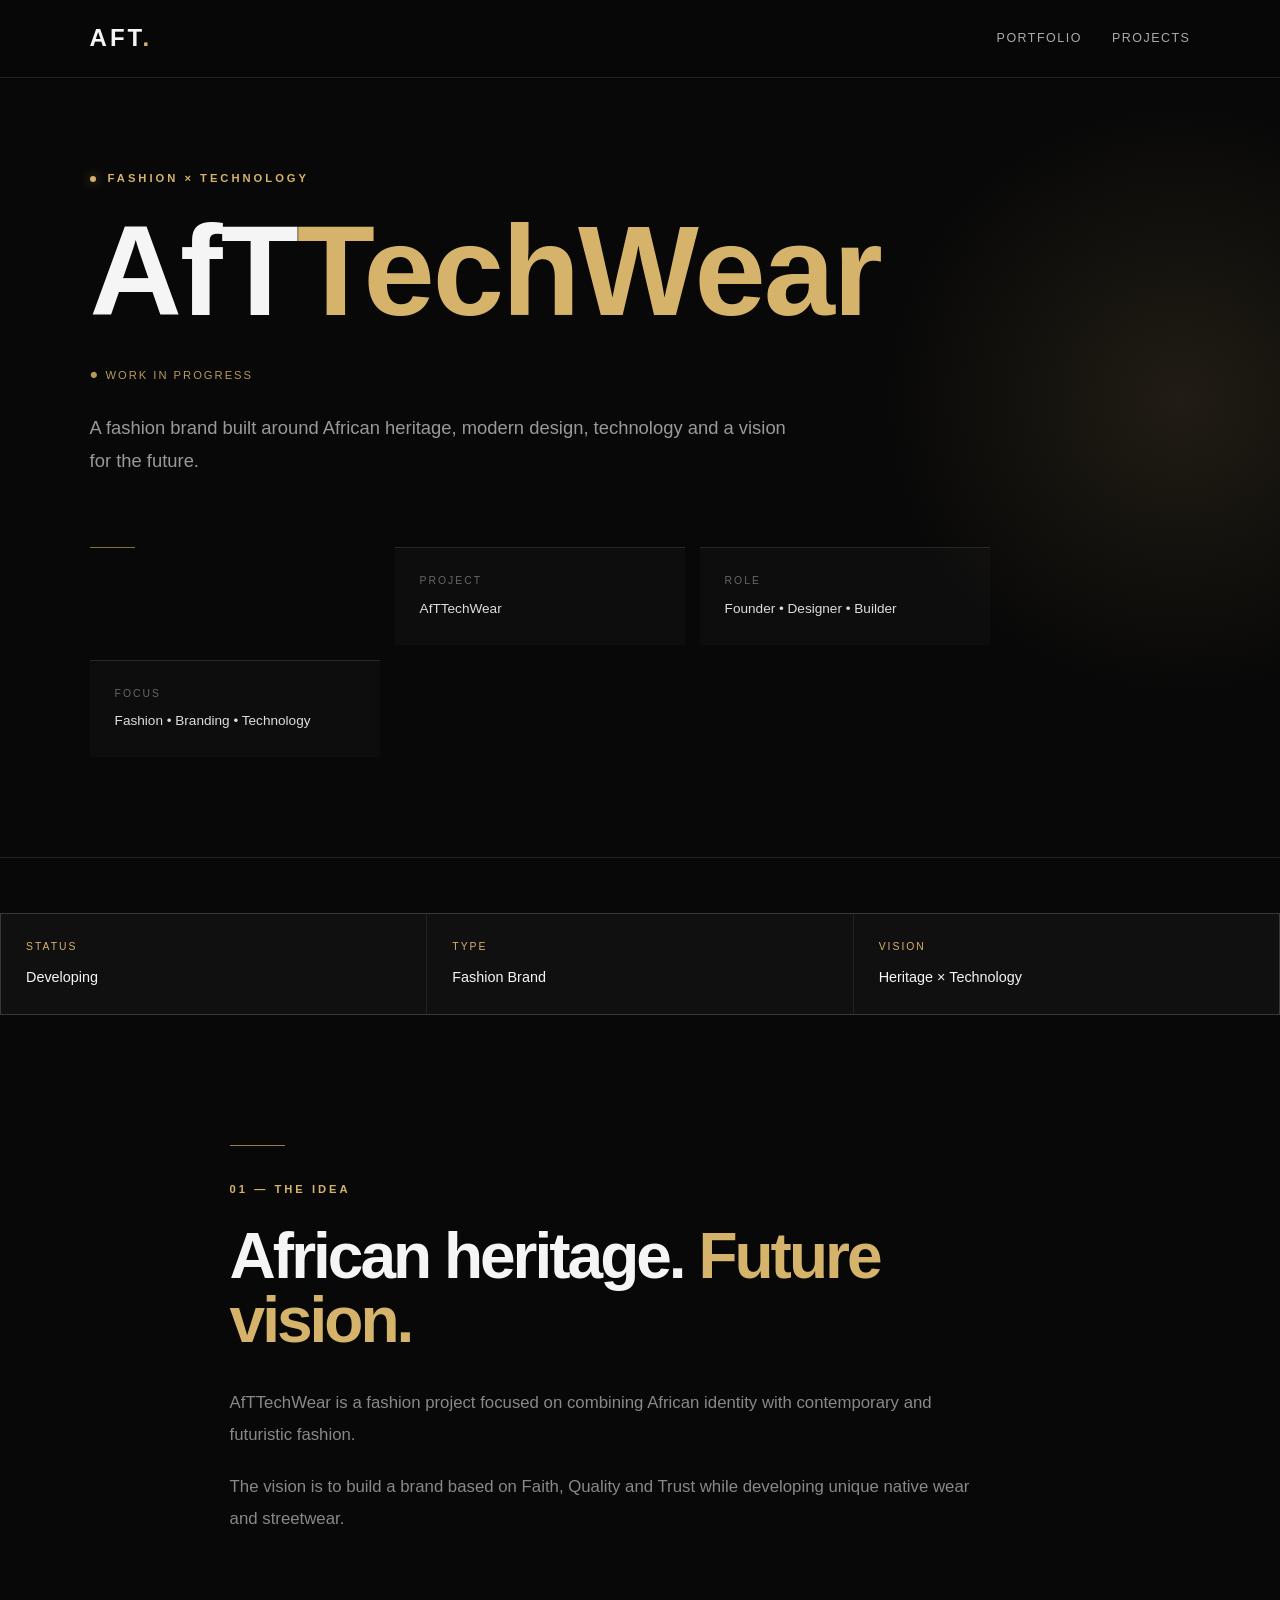
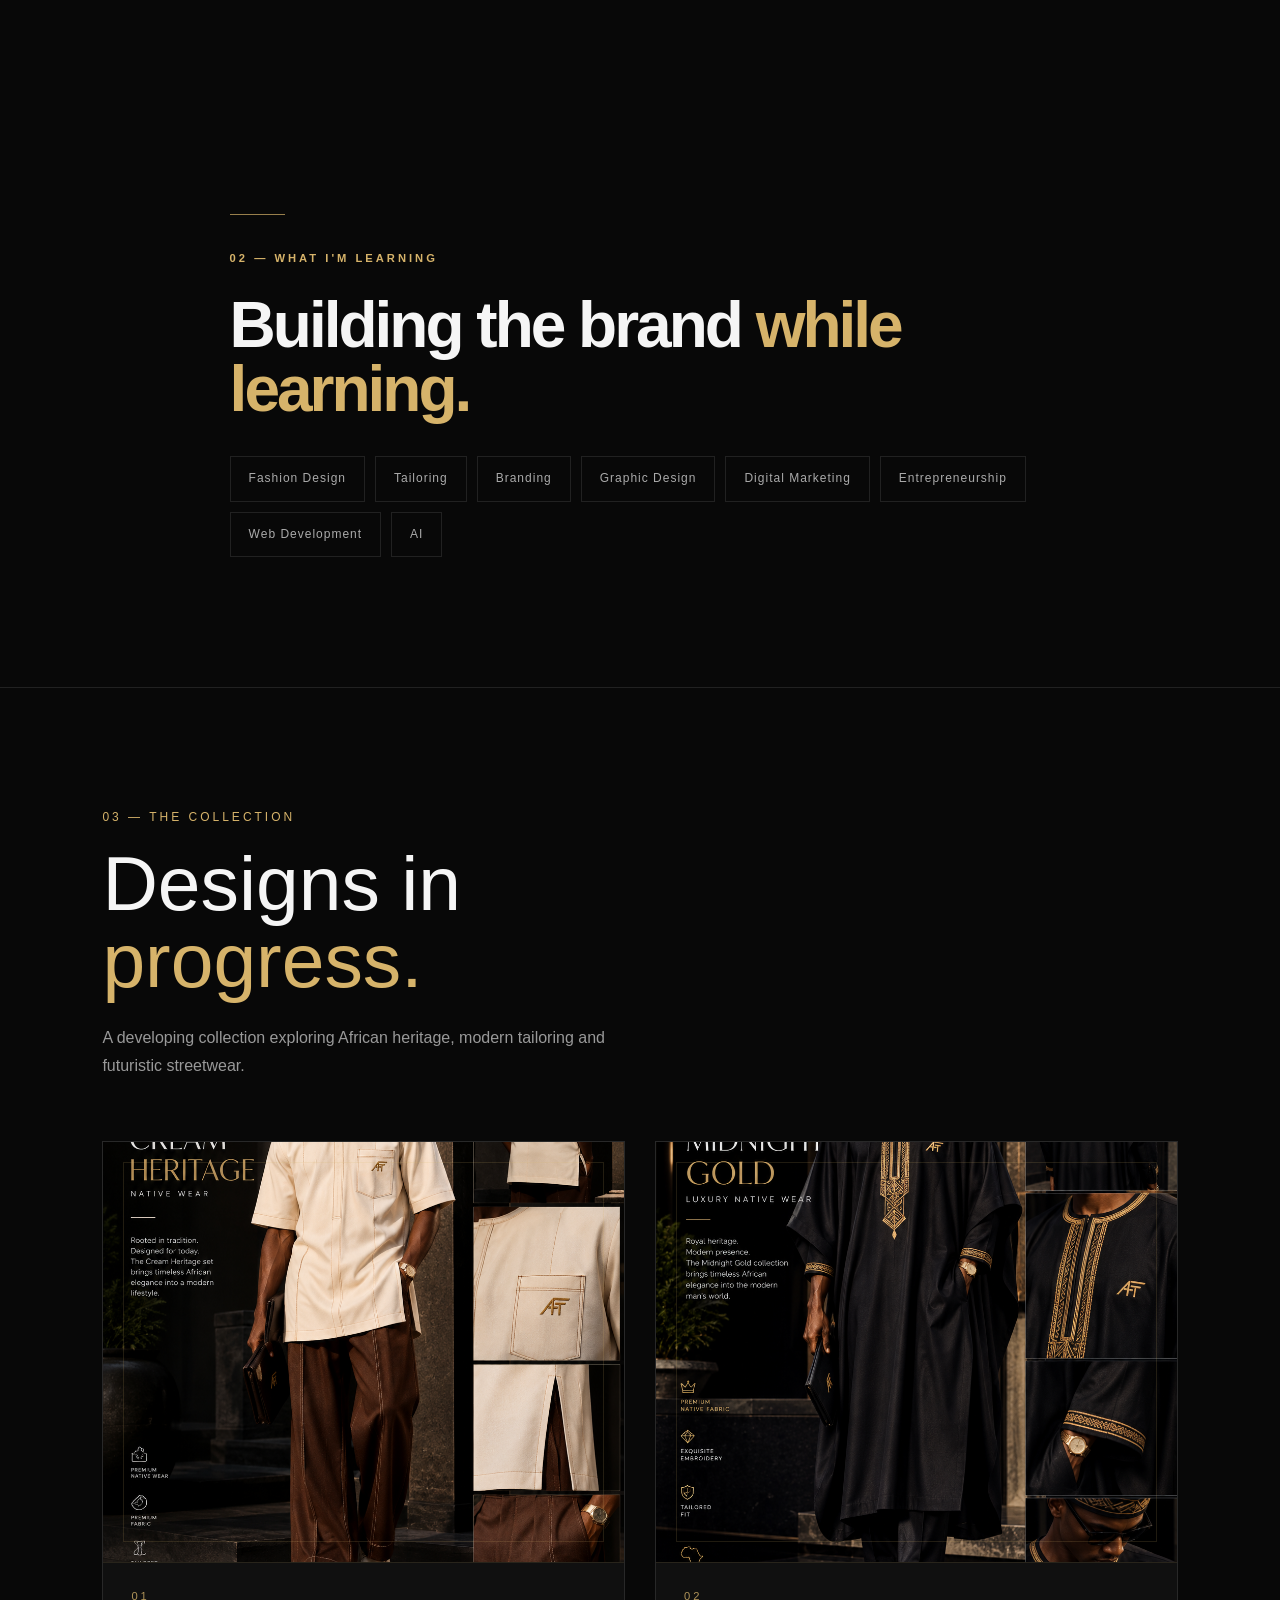
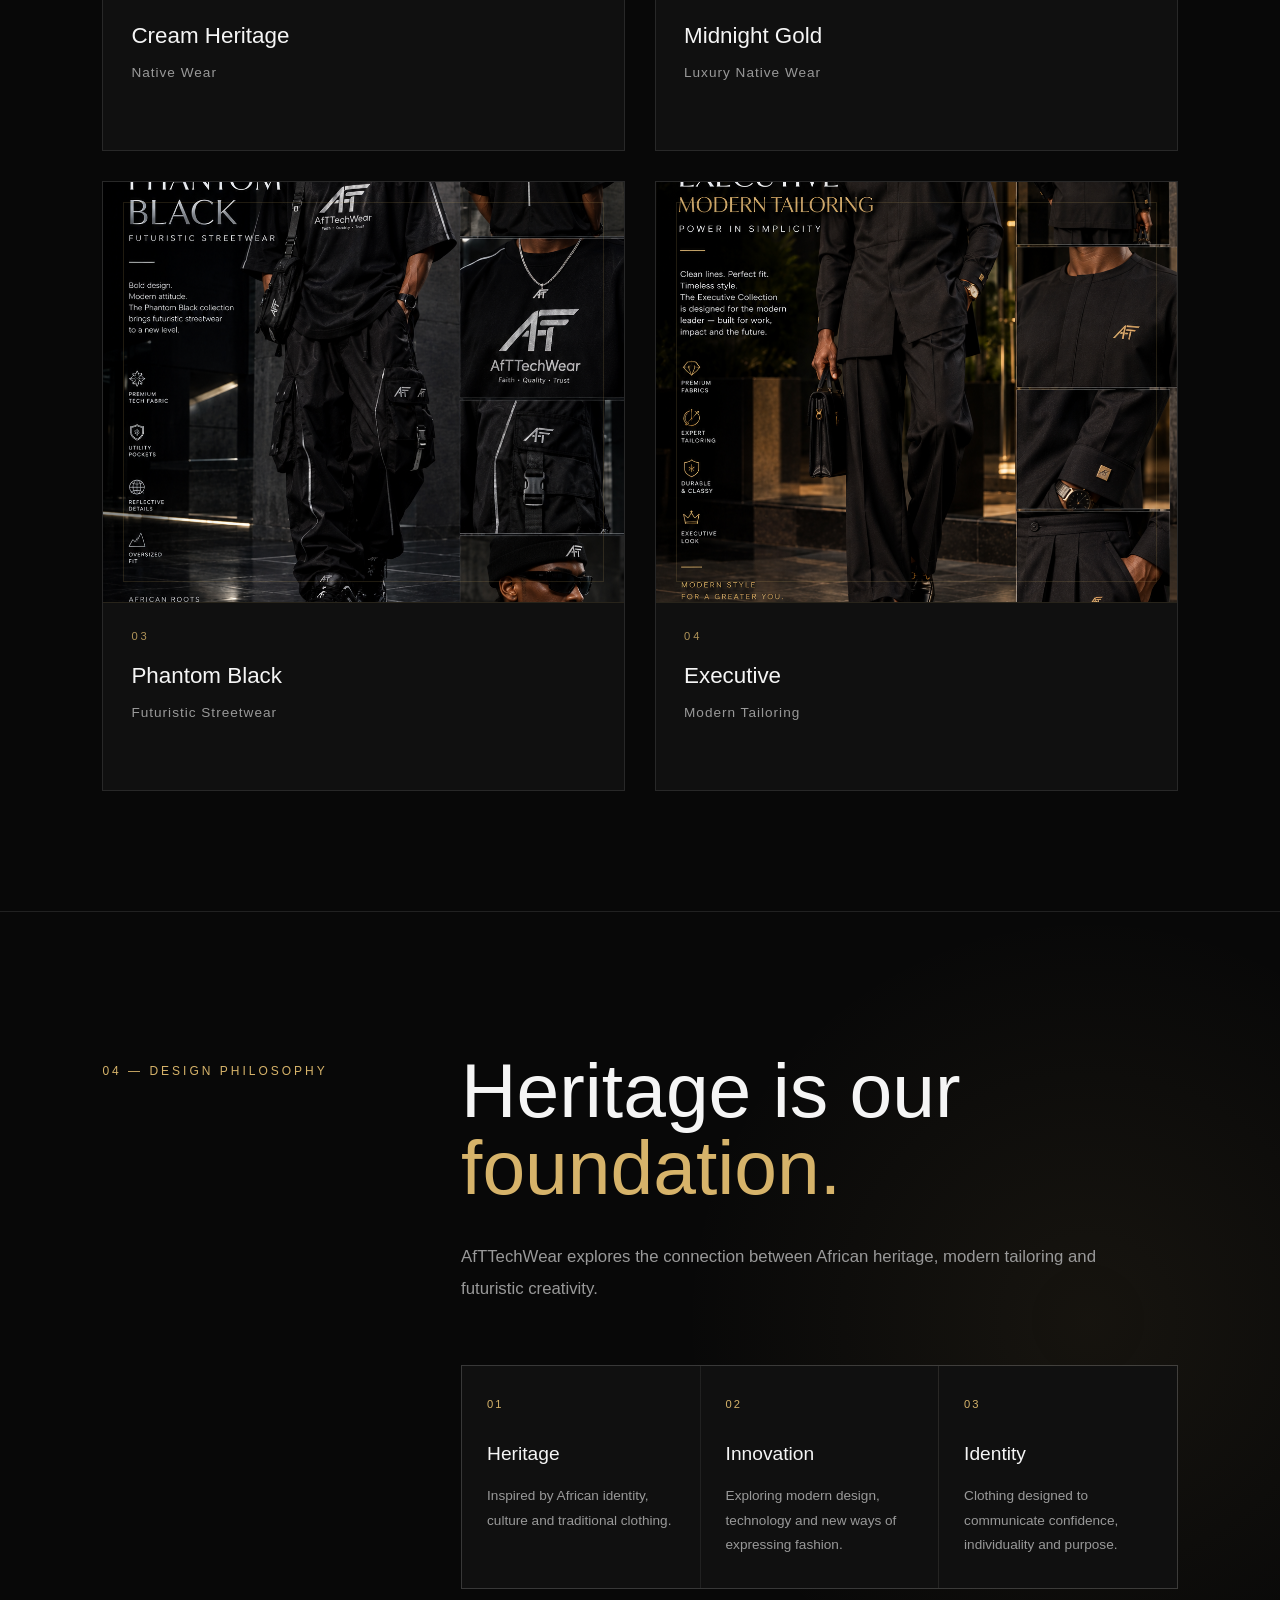
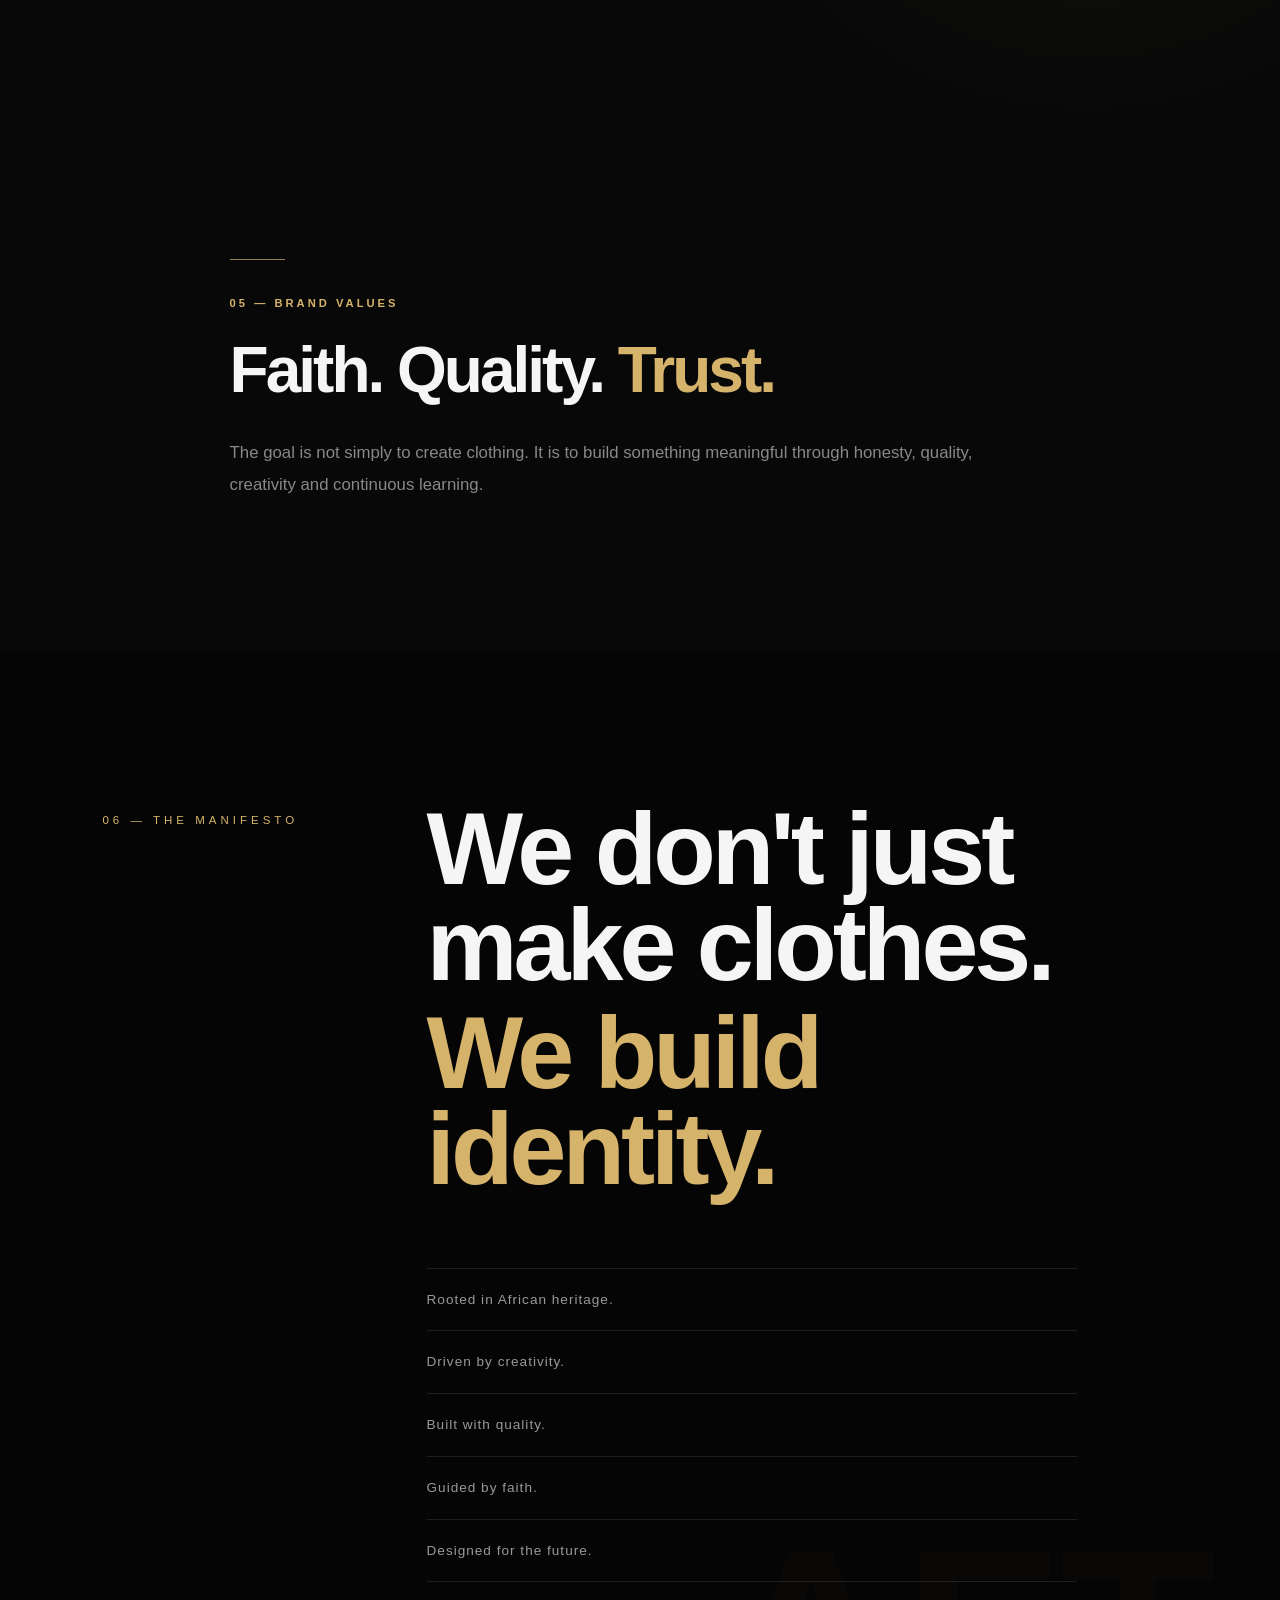
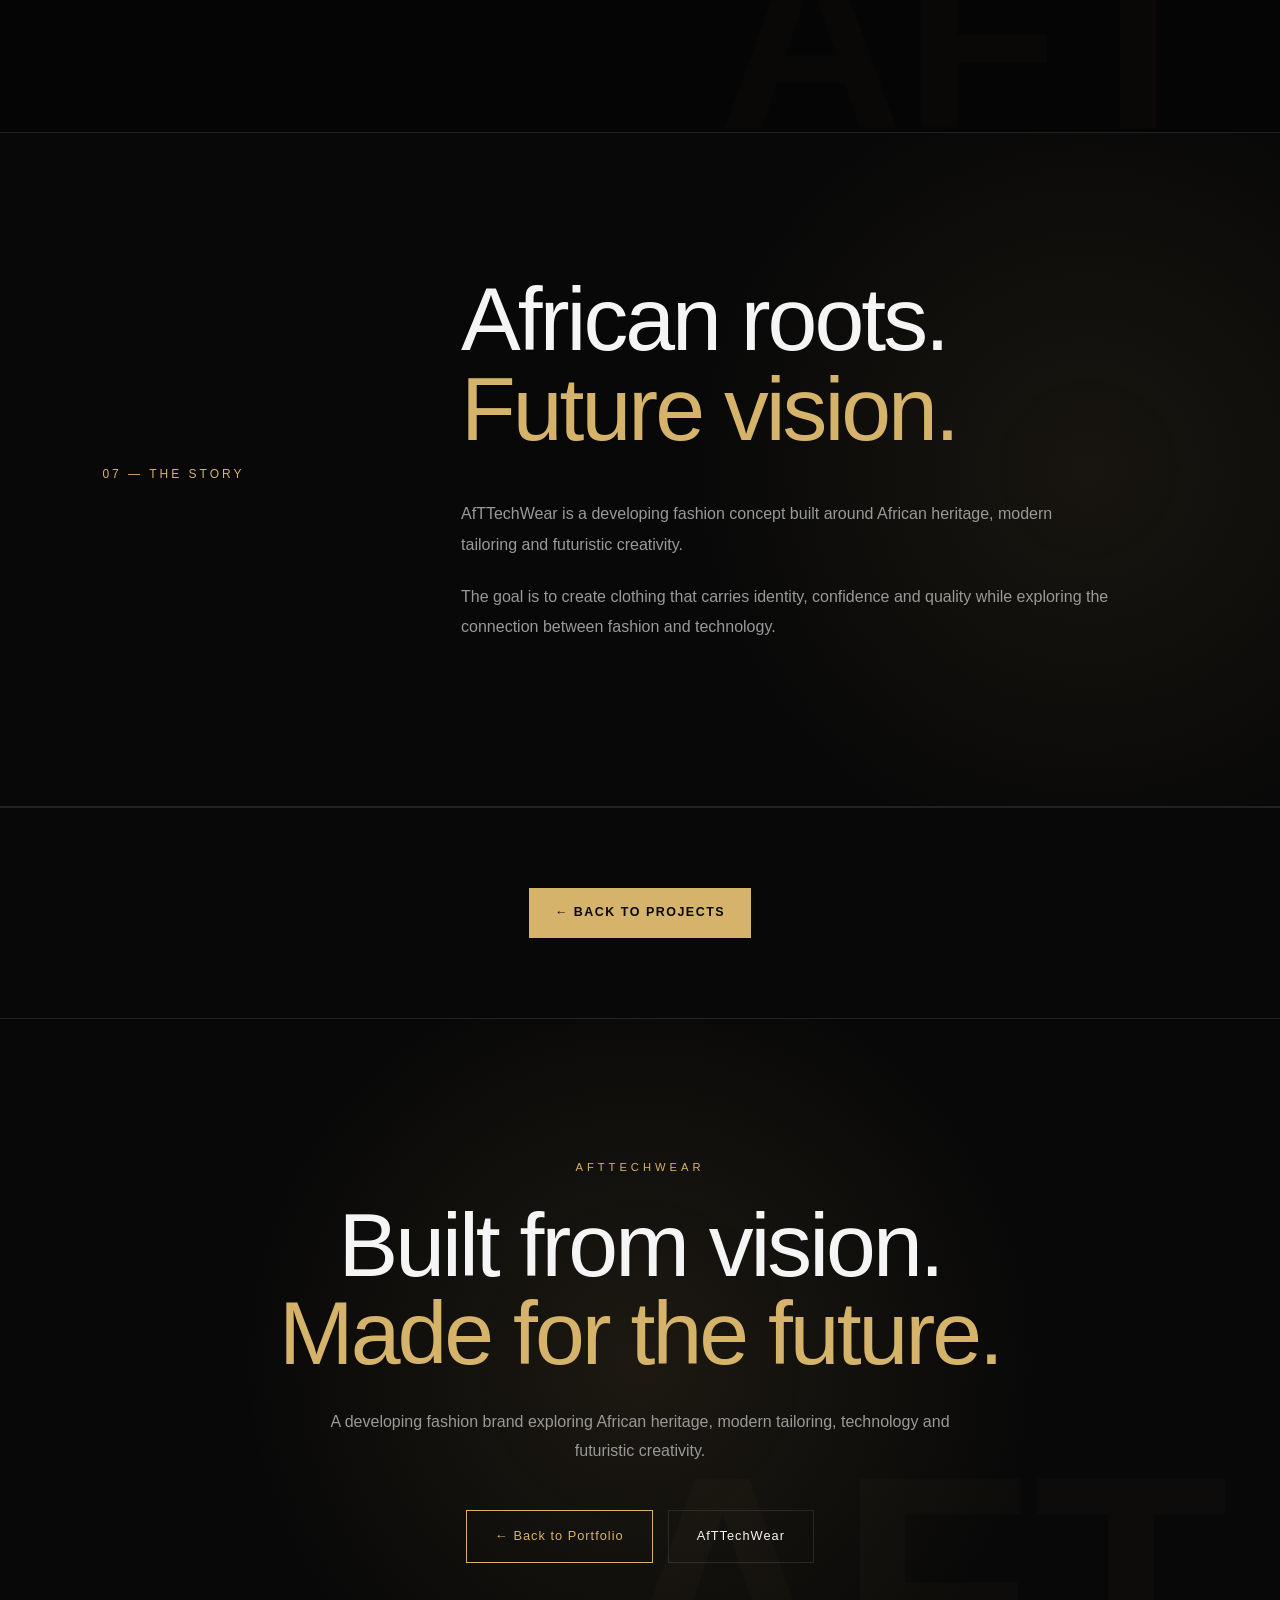
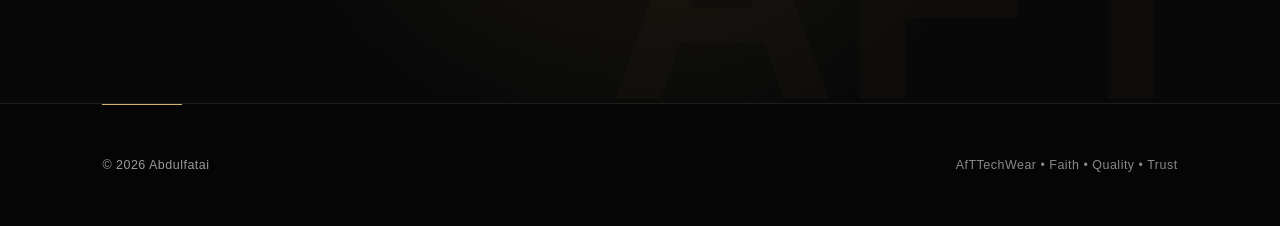
==== commit 3fb211ed: "Update afttechwear.html" ====
--- a/afttechwear.html
+++ b/afttechwear.html
@@ -185,7 +185,7 @@
         <div class="lookbook-item">
 
             <div class="image-placeholder">
-    <img src="Portfolio Images/aft-cream-heritage.png" alt="AfTTechWear Cream Heritage Native Wear">
+    <img src="aft-cream-heritage.png" alt="AfTTechWear Cream Heritage Native Wear">
 </div>
 
             <div class="lookbook-info">
@@ -200,7 +200,7 @@
         <div class="lookbook-item">
 
             <div class="image-placeholder">
-    <img src="Portfolio Images/aft-midnight-gold.png" alt="AfTTechWear Midnight Gold Luxury Native Wear">
+    <img src="aft-midnight-gold.png" alt="AfTTechWear Midnight Gold Luxury Native Wear">
 </div>
 
             <div class="lookbook-info">
@@ -215,7 +215,7 @@
 <div class="lookbook-item">
 
     <div class="image-placeholder">
-    <img src="Portfolio Images/aft-phantom-black.png" alt="AfTTechWear Phantom Black Futuristic Streetwear">
+    <img src="aft-phantom-black.png" alt="AfTTechWear Phantom Black Futuristic Streetwear">
 </div>
 
     <div class="lookbook-info">
@@ -230,7 +230,7 @@
         <div class="lookbook-item">
 
             <div class="image-placeholder">
-    <img src="Portfolio Images/aft-executive.png" alt="AfTTechWear Executive Modern Tailoring">
+    <img src="aft-executive.png" alt="AfTTechWear Executive Modern Tailoring">
 </div>
 
             <div class="lookbook-info">
@@ -445,4 +445,4 @@
 
 </body>
 
-</html>+</html>
